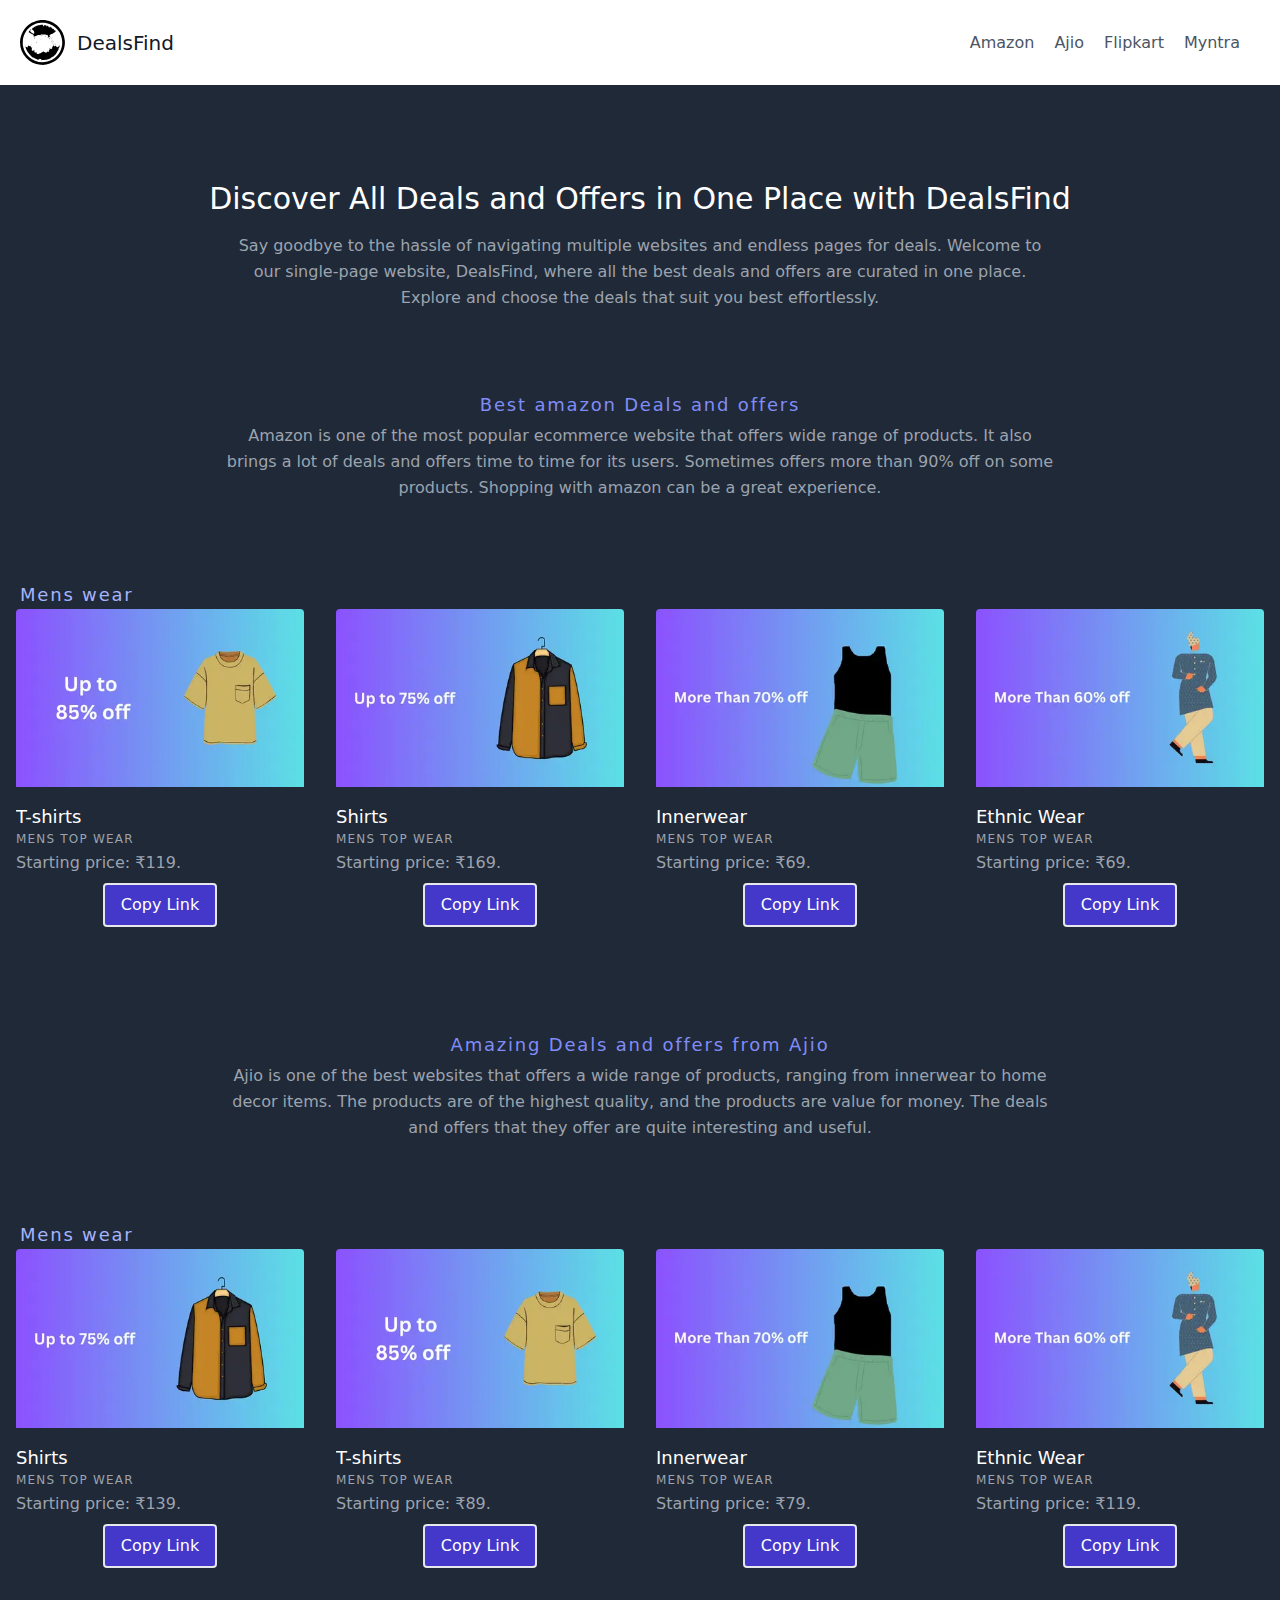
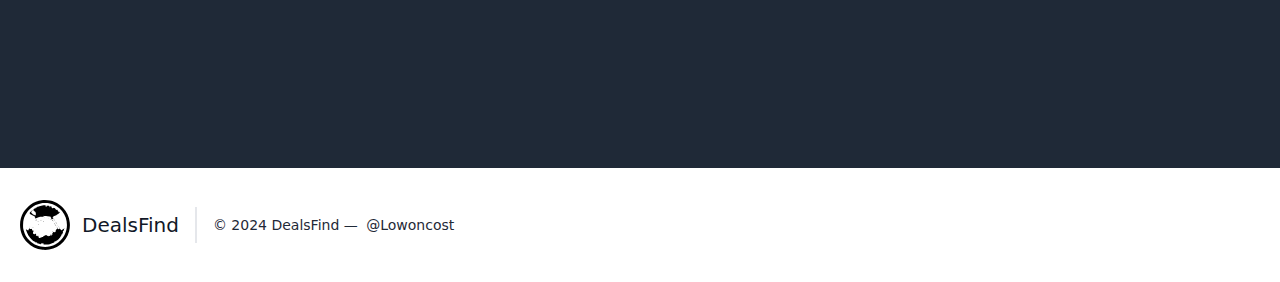
==== index.html @ 9bae61af "Update index.html" ====
<!DOCTYPE html>
<html lang="en">

<head>
  <meta charset="UTF-8">
  <meta name="viewport" content="width=device-width, initial-scale=1.0">
  <title>DealsFind: Your Ultimate Destination for Exclusive Deals and Offers</title>
  <meta name="description"
    content="Simplify your deal-hunting experience with DealsFind – the ultimate destination for all deals on a single, user-friendly page. No more navigating through countless websites. Your one-stop-shop for savings is just a click away!">
<!--   <script src="https://cdn.tailwindcss.com"></script> -->
  <link rel="stylesheet" href="css/top.css">
  <link rel="stylesheet" href="css/output.css">
  <link rel="shortcut icon" href="assets/icon.svg" type="image/x-icon">

</head>

<body>
  <header class="text-gray-600 body-font">
    <div class="container mx-auto flex flex-wrap p-5 flex-col md:flex-row items-center">
      <a href="/" class="flex title-font font-medium items-center text-gray-900 mb-4 md:mb-0">
        <img alt="Icon" width="45px" src="assets/icon.svg">
        <span class="ml-3 text-xl">DealsFind</span>
      </a>
      <nav class="md:ml-auto flex flex-wrap items-center text-base justify-center">
        <a href="#amazon" class="mr-5 hover:text-gray-900">Amazon</a>
        <a href="#ajio" class="mr-5 hover:text-gray-900">Ajio</a>
        <a href="" class="mr-5 hover:text-gray-900">Flipkart</a>
        <a href="" class="mr-5 hover:text-gray-900">Myntra</a>
      </nav>

    </div>
  </header>
  <!-- <section class="text-gray-600 body-font"> -->
  <section class="text-gray-400 bg-gray-800 body-font">
    <!-- .......amazon deals...................... -->
    <div class="container px-5 py-24 mx-auto ">
      <div class="flex flex-col text-center w-full mb-20">
        <h1 class="sm:text-3xl text-2xl font-medium title-font mb-4 text-white">Discover All Deals and Offers in One Place with DealsFind</h1>

        <p class="lg:w-2/3 mx-auto leading-relaxed text-base">Say goodbye to the hassle of navigating multiple websites and endless pages for deals. Welcome to our single-page website, DealsFind, where all the best deals and offers are curated in one place. Explore and choose the deals that suit you best effortlessly.</p>

      </div>

      <!-- .......amazon deals...................... -->
      <div id="amazon" class="flex flex-col text-center w-full mb-20">
        <h2 class="text-lg text-indigo-400 tracking-widest font-medium title-font mb-1">Best amazon Deals and offers
        </h2>
        <p class="lg:w-2/3 mx-auto leading-relaxed text-base">Amazon is one of the most popular ecommerce website that
          offers wide range of products. It also brings a lot of deals and offers time to time for its users. Sometimes
          offers more than 90% off on some products. Shopping with amazon can be a great experience.</p>
      </div>
      <h3 class="text-lg text-indigo-300 tracking-widest font-medium title-font mb-1">Mens wear</h3>
      <div class="flex flex-wrap -m-5 mb-20">

        <div class="lg:w-1/4 md:w-1/3 sm:w-1/2 p-4 w-full">
          <a id="ama-tshirt-link" class="block relative h-47 rounded overflow-hidden" href="https://amzn.clnk.in/ixJ7">
            <img alt="ecommerce" class="object-cover object-center w-full h-full block" src="assets/tshirt.webp">

            <div class="mt-4">
              <h4 class="text-white title-font text-lg font-medium">T-shirts</h4>
              <p class="text-gray-400 text-xs tracking-widest title-font mb-1">MENS TOP WEAR</p>
              <p class="mt-1">Starting price: ₹119.</p>

            </div>
          </a>
          <div class="flex justify-center">
            <button id="ama-tshirt" onclick="copy(this)"
              class="inline-flex text-white bg-indigo-700 border-2 py-2 px-4 my-2 focus:outline-none hover:bg-indigo-600 rounded text-md">Copy
              Link</button>
          </div>
        </div>

        <div class="lg:w-1/4 md:w-1/3 sm:w-1/2 p-4 w-full">
          <a id="ama-shirt-link" class="block relative h-47 rounded overflow-hidden" href="https://amzn.clnk.in/ixPU">
            <img alt="ecommerce" class="object-cover object-center w-full h-full block" src="assets/shirt.webp">

            <div class="mt-4">
              <h4 class="text-white title-font text-lg font-medium">Shirts</h4>
              <p class="text-gray-400 text-xs tracking-widest title-font mb-1">MENS TOP WEAR</p>
              <p class="mt-1">Starting price: ₹169.</p>
            </div>
          </a>
          <div class="flex justify-center">
            <button id="ama-shirt" onclick="copy(this)"
              class="inline-flex text-white bg-indigo-700 border-2 py-2 px-4 my-2 focus:outline-none hover:bg-indigo-600 rounded text-md">Copy
              Link</button>
          </div>
        </div>

        <div class="lg:w-1/4 md:w-1/3 sm:w-1/2 p-4 w-full">
          <a id="ama-inner-link" class="block relative h-47 rounded overflow-hidden" href="https://amzn.clnk.in/ixSs">
            <img alt="ecommerce" class="object-cover object-center w-full h-full block" src="assets/inner.webp">

            <div class="mt-4">
              <h4 class="text-white title-font text-lg font-medium">Innerwear</h4>
              <p class="text-gray-400 text-xs tracking-widest title-font mb-1">MENS TOP WEAR</p>
              <p class="mt-1">Starting price: ₹69.</p>
            </div>
          </a>
          <div class="flex justify-center">
            <button id="ama-inner" onclick="copy(this)"
              class="inline-flex text-white bg-indigo-700 border-2 py-2 px-4 my-2 focus:outline-none hover:bg-indigo-600 rounded text-md">Copy
              Link</button>
          </div>
        </div>

        <div class="lg:w-1/4 md:w-1/3 sm:w-1/2 p-4 w-full">
          <a id="ama-ethnic-link" class="block relative h-47 rounded overflow-hidden" href="https://amzn.clnk.in/ixSX">
            <img alt="ecommerce" class="object-cover object-center w-full h-full block" src="assets/ethnic.webp">

            <div class="mt-4">
              <h4 class="text-white title-font text-lg font-medium">Ethnic Wear</h4>
              <p class="text-gray-400 text-xs tracking-widest title-font mb-1">MENS TOP WEAR</p>
              <p class="mt-1">Starting price: ₹69.</p>
            </div>
          </a>
          <div class="flex justify-center">
            <button id="ama-ethnic" onclick="copy(this)"
              class="inline-flex text-white bg-indigo-700 border-2 py-2 px-4 my-2 focus:outline-none hover:bg-indigo-600 rounded text-md">Copy
              Link</button>
          </div>
        </div>
      </div>
      <!-- aji0 deals........................ -->

      <div id="ajio" class="flex flex-col text-center w-full mb-20">
        <h2 class="text-lg text-indigo-400 tracking-widest font-medium title-font mb-1 ">Amazing Deals and offers from Ajio
        </h2>
        <p class="lg:w-2/3 mx-auto leading-relaxed text-base">Ajio is one of the best websites that offers a wide range of products, ranging from innerwear to home decor items. The products are of the highest quality, and the products are value for money. The deals and offers that they offer are quite interesting and useful.</p>
      </div>
      <h3 class="text-lg text-indigo-300 tracking-widest font-medium title-font mb-1">Mens wear</h3>
      <div class="flex flex-wrap -m-5 mb-20">


        <div class="lg:w-1/4 md:w-1/3 sm:w-1/2 p-4 w-full">
          <a id="ajio-shirt-link" class="block relative h-47 rounded overflow-hidden" href="https://clnk.in/t44x">
            <img alt="ecommerce" loading="lazy" class="object-cover object-center w-full h-full block" src="assets/shirt.webp">

            <div class="mt-4">
              <h4 class="text-white title-font text-lg font-medium">Shirts</h4>
              <p class="text-gray-400 text-xs tracking-widest title-font mb-1">MENS TOP WEAR</p>
              <p class="mt-1">Starting price: ₹139.</p>
            </div>
          </a>
          <div class="flex justify-center">
            <button id="ajio-shirt" onclick="copy(this)"
              class="inline-flex text-white bg-indigo-700 border-2 py-2 px-4 my-2 focus:outline-none hover:bg-indigo-600 rounded text-md">Copy
              Link</button>
          </div>
        </div>
 
        <div class="lg:w-1/4 md:w-1/3 sm:w-1/2 p-4 w-full">
          <a id="ajio-tshirt-link" class="block relative h-47 rounded overflow-hidden" href="https://clnk.in/t43E">
            <img alt="ecommerce" loading="lazy" class="object-cover object-center w-full h-full block" src="assets/tshirt.webp">

            <div class="mt-4">
              <h4 class="text-white title-font text-lg font-medium">T-shirts</h4>
              <p class="text-gray-400 text-xs tracking-widest title-font mb-1">MENS TOP WEAR</p>
              <p class="mt-1">Starting price: ₹89.</p>

            </div>
          </a>
          <div class="flex justify-center">
            <button id="ajio-tshirt" onclick="copy(this)"
              class="inline-flex text-white bg-indigo-700 border-2 py-2 px-4 my-2 focus:outline-none hover:bg-indigo-600 rounded text-md">Copy
              Link</button>
          </div>
        </div>

        <div class="lg:w-1/4 md:w-1/3 sm:w-1/2 p-4 w-full">
          <a id="ajio-inner-link" class="block relative h-47 rounded overflow-hidden" href="https://clnk.in/t44x">
            <img alt="ecommerce" loading="lazy" class="object-cover object-center w-full h-full block" src="assets/inner.webp">

            <div class="mt-4">
              <h4 class="text-white title-font text-lg font-medium">Innerwear</h4>
              <p class="text-gray-400 text-xs tracking-widest title-font mb-1">MENS TOP WEAR</p>
              <p class="mt-1">Starting price: ₹79.</p>
            </div>
          </a>
          <div class="flex justify-center">
            <button id="ajio-inner" onclick="copy(this)"
              class="inline-flex text-white bg-indigo-700 border-2 py-2 px-4 my-2 focus:outline-none hover:bg-indigo-600 rounded text-md">Copy
              Link</button>
          </div>
        </div>

        <div class="lg:w-1/4 md:w-1/3 sm:w-1/2 p-4 w-full">
          <a id="ajio-ethnic-link" loading="lazy" class="block relative h-47 rounded overflow-hidden" href="https://clnk.in/t44J">
            <img alt="ecommerce" class="object-cover object-center w-full h-full block" src="assets/ethnic.webp">

            <div class="mt-4">
              <h4 class="text-white title-font text-lg font-medium">Ethnic Wear</h4>
              <p class="text-gray-400 text-xs tracking-widest title-font mb-1">MENS TOP WEAR</p>
              <p class="mt-1">Starting price: ₹119.</p>
            </div>
          </a>
          <div class="flex justify-center">
            <button id="ajio-ethnic" onclick="copy(this)"
              class="inline-flex text-white bg-indigo-700 border-2 py-2 px-4 my-2 focus:outline-none hover:bg-indigo-600 rounded text-md">Copy
              Link</button>
          </div>
        </div>
      </div>



    </div>

  </section>

  <footer class="text-gray-600 body-font">
    <div class="container px-5 py-8 mx-auto flex items-center sm:flex-row flex-col">
      <a href="/" class="flex title-font font-medium items-center md:justify-start justify-center text-gray-900">
        <img src="assets/icon.svg" width="50px" height="50px" alt="site icon">
        <span class="ml-3 text-xl">DealsFind</span>
      </a>
      <p class="text-sm text-gray-800 sm:ml-4 sm:pl-4 sm:border-l-2 sm:border-gray-200 sm:py-2 sm:mt-0 mt-4">© 2024
        DealsFind —
        <a href="https://facebook.com/lowoncost" class="text-gray-800 ml-1" rel="noopener noreferrer"
          target="_blank">@Lowoncost</a>
      </p>
      <span class="inline-flex sm:ml-auto sm:mt-0 mt-4 justify-center sm:justify-start">
        <!-- <a class="text-gray-500" href="https://facebook.com/lowoncost">
          <svg fill="currentColor" stroke-linecap="round" stroke-linejoin="round" stroke-width="2" class="w-5 h-5" viewBox="0 0 24 24">
            <path d="M18 2h-3a5 5 0 00-5 5v3H7v4h3v8h4v-8h3l1-4h-4V7a1 1 0 011-1h3z"></path>
          </svg>
        </a> -->
        <!-- <a class="ml-3 text-gray-500">
          <svg fill="currentColor" stroke-linecap="round" stroke-linejoin="round" stroke-width="2" class="w-5 h-5" viewBox="0 0 24 24">
            <path d="M23 3a10.9 10.9 0 01-3.14 1.53 4.48 4.48 0 00-7.86 3v1A10.66 10.66 0 013 4s-4 9 5 13a11.64 11.64 0 01-7 2c9 5 20 0 20-11.5a4.5 4.5 0 00-.08-.83A7.72 7.72 0 0023 3z"></path>
          </svg>
        </a> -->
        <!-- <a class="ml-3 text-gray-500">
          <svg fill="none" stroke="currentColor" stroke-linecap="round" stroke-linejoin="round" stroke-width="2" class="w-5 h-5" viewBox="0 0 24 24">
            <rect width="20" height="20" x="2" y="2" rx="5" ry="5"></rect>
            <path d="M16 11.37A4 4 0 1112.63 8 4 4 0 0116 11.37zm1.5-4.87h.01"></path>
          </svg>
        </a> -->

      </span>
    </div>
  </footer>
  <button onclick="topFunction()" id="myBtn" title="Go to top">Top</button>
</body>
<script>
  // Get the button:
  let mybutton = document.getElementById("myBtn");

  // When the user scrolls down 20px from the top of the document, show the button
  window.onscroll = function () { scrollFunction() };

  function scrollFunction() {
    if (document.body.scrollTop > 20 || document.documentElement.scrollTop > 20) {
      mybutton.style.display = "block";
    } else {
      mybutton.style.display = "none";
    }
  }

  // When the user clicks on the button, scroll to the top of the document
  function topFunction() {
    document.body.scrollTop = 0; // For Safari
    document.documentElement.scrollTop = 0; // For Chrome, Firefox, IE and Opera
  }

  function copy(button) {
    // Get the text field
    let id = button.id
    let butelement = document.getElementById(id);
    let atag = document.getElementById(`${id}-link`);
    let copyText = atag.href
    console.log(copyText)
    // Select the text field
    //copyText.select();
    //copyText.setSelectionRange(0, 99999); // For mobile devices

    // Copy the text inside the text field
    navigator.clipboard.writeText(copyText);

    // Alert the copied text
    button.style.backgroundColor = "white";
    button.style.color = "black";
    butelement.innerText = "Copied";
  }
</script>

</html>
---- css/top.css ----
#myBtn {
    display: none; /* Hidden by default */
    position: fixed; /* Fixed/sticky position */
    bottom: 20px; /* Place the button at the bottom of the page */
    right: 30px; /* Place the button 30px from the right */
    z-index: 99; /* Make sure it does not overlap */
    border: none; /* Remove borders */
    outline: none; /* Remove outline */
    background-color: red; /* Set a background color */
    color: white; /* Text color */
    cursor: pointer; /* Add a mouse pointer on hover */
    padding: 15px; /* Some padding */
    border-radius: 10px; /* Rounded corners */
    font-size: 18px; /* Increase font size */
  }
  
  #myBtn:hover {
    background-color: #555; /* Add a dark-grey background on hover */
  }
---- css/output.css ----
/*
! tailwindcss v3.4.1 | MIT License | https://tailwindcss.com
*/

/*
1. Prevent padding and border from affecting element width. (https://github.com/mozdevs/cssremedy/issues/4)
2. Allow adding a border to an element by just adding a border-width. (https://github.com/tailwindcss/tailwindcss/pull/116)
*/

*,
::before,
::after {
  box-sizing: border-box;
  /* 1 */
  border-width: 0;
  /* 2 */
  border-style: solid;
  /* 2 */
  border-color: #e5e7eb;
  /* 2 */
}

::before,
::after {
  --tw-content: '';
}

/*
1. Use a consistent sensible line-height in all browsers.
2. Prevent adjustments of font size after orientation changes in iOS.
3. Use a more readable tab size.
4. Use the user's configured `sans` font-family by default.
5. Use the user's configured `sans` font-feature-settings by default.
6. Use the user's configured `sans` font-variation-settings by default.
7. Disable tap highlights on iOS
*/

html,
:host {
  line-height: 1.5;
  /* 1 */
  -webkit-text-size-adjust: 100%;
  /* 2 */
  -moz-tab-size: 4;
  /* 3 */
  -o-tab-size: 4;
     tab-size: 4;
  /* 3 */
  font-family: ui-sans-serif, system-ui, sans-serif, "Apple Color Emoji", "Segoe UI Emoji", "Segoe UI Symbol", "Noto Color Emoji";
  /* 4 */
  font-feature-settings: normal;
  /* 5 */
  font-variation-settings: normal;
  /* 6 */
  -webkit-tap-highlight-color: transparent;
  /* 7 */
}

/*
1. Remove the margin in all browsers.
2. Inherit line-height from `html` so users can set them as a class directly on the `html` element.
*/

body {
  margin: 0;
  /* 1 */
  line-height: inherit;
  /* 2 */
}

/*
1. Add the correct height in Firefox.
2. Correct the inheritance of border color in Firefox. (https://bugzilla.mozilla.org/show_bug.cgi?id=190655)
3. Ensure horizontal rules are visible by default.
*/

hr {
  height: 0;
  /* 1 */
  color: inherit;
  /* 2 */
  border-top-width: 1px;
  /* 3 */
}

/*
Add the correct text decoration in Chrome, Edge, and Safari.
*/

abbr:where([title]) {
  -webkit-text-decoration: underline dotted;
          text-decoration: underline dotted;
}

/*
Remove the default font size and weight for headings.
*/

h1,
h2,
h3,
h4,
h5,
h6 {
  font-size: inherit;
  font-weight: inherit;
}

/*
Reset links to optimize for opt-in styling instead of opt-out.
*/

a {
  color: inherit;
  text-decoration: inherit;
}

/*
Add the correct font weight in Edge and Safari.
*/

b,
strong {
  font-weight: bolder;
}

/*
1. Use the user's configured `mono` font-family by default.
2. Use the user's configured `mono` font-feature-settings by default.
3. Use the user's configured `mono` font-variation-settings by default.
4. Correct the odd `em` font sizing in all browsers.
*/

code,
kbd,
samp,
pre {
  font-family: ui-monospace, SFMono-Regular, Menlo, Monaco, Consolas, "Liberation Mono", "Courier New", monospace;
  /* 1 */
  font-feature-settings: normal;
  /* 2 */
  font-variation-settings: normal;
  /* 3 */
  font-size: 1em;
  /* 4 */
}

/*
Add the correct font size in all browsers.
*/

small {
  font-size: 80%;
}

/*
Prevent `sub` and `sup` elements from affecting the line height in all browsers.
*/

sub,
sup {
  font-size: 75%;
  line-height: 0;
  position: relative;
  vertical-align: baseline;
}

sub {
  bottom: -0.25em;
}

sup {
  top: -0.5em;
}

/*
1. Remove text indentation from table contents in Chrome and Safari. (https://bugs.chromium.org/p/chromium/issues/detail?id=999088, https://bugs.webkit.org/show_bug.cgi?id=201297)
2. Correct table border color inheritance in all Chrome and Safari. (https://bugs.chromium.org/p/chromium/issues/detail?id=935729, https://bugs.webkit.org/show_bug.cgi?id=195016)
3. Remove gaps between table borders by default.
*/

table {
  text-indent: 0;
  /* 1 */
  border-color: inherit;
  /* 2 */
  border-collapse: collapse;
  /* 3 */
}

/*
1. Change the font styles in all browsers.
2. Remove the margin in Firefox and Safari.
3. Remove default padding in all browsers.
*/

button,
input,
optgroup,
select,
textarea {
  font-family: inherit;
  /* 1 */
  font-feature-settings: inherit;
  /* 1 */
  font-variation-settings: inherit;
  /* 1 */
  font-size: 100%;
  /* 1 */
  font-weight: inherit;
  /* 1 */
  line-height: inherit;
  /* 1 */
  color: inherit;
  /* 1 */
  margin: 0;
  /* 2 */
  padding: 0;
  /* 3 */
}

/*
Remove the inheritance of text transform in Edge and Firefox.
*/

button,
select {
  text-transform: none;
}

/*
1. Correct the inability to style clickable types in iOS and Safari.
2. Remove default button styles.
*/

button,
[type='button'],
[type='reset'],
[type='submit'] {
  -webkit-appearance: button;
  /* 1 */
  background-color: transparent;
  /* 2 */
  background-image: none;
  /* 2 */
}

/*
Use the modern Firefox focus style for all focusable elements.
*/

:-moz-focusring {
  outline: auto;
}

/*
Remove the additional `:invalid` styles in Firefox. (https://github.com/mozilla/gecko-dev/blob/2f9eacd9d3d995c937b4251a5557d95d494c9be1/layout/style/res/forms.css#L728-L737)
*/

:-moz-ui-invalid {
  box-shadow: none;
}

/*
Add the correct vertical alignment in Chrome and Firefox.
*/

progress {
  vertical-align: baseline;
}

/*
Correct the cursor style of increment and decrement buttons in Safari.
*/

::-webkit-inner-spin-button,
::-webkit-outer-spin-button {
  height: auto;
}

/*
1. Correct the odd appearance in Chrome and Safari.
2. Correct the outline style in Safari.
*/

[type='search'] {
  -webkit-appearance: textfield;
  /* 1 */
  outline-offset: -2px;
  /* 2 */
}

/*
Remove the inner padding in Chrome and Safari on macOS.
*/

::-webkit-search-decoration {
  -webkit-appearance: none;
}

/*
1. Correct the inability to style clickable types in iOS and Safari.
2. Change font properties to `inherit` in Safari.
*/

::-webkit-file-upload-button {
  -webkit-appearance: button;
  /* 1 */
  font: inherit;
  /* 2 */
}

/*
Add the correct display in Chrome and Safari.
*/

summary {
  display: list-item;
}

/*
Removes the default spacing and border for appropriate elements.
*/

blockquote,
dl,
dd,
h1,
h2,
h3,
h4,
h5,
h6,
hr,
figure,
p,
pre {
  margin: 0;
}

fieldset {
  margin: 0;
  padding: 0;
}

legend {
  padding: 0;
}

ol,
ul,
menu {
  list-style: none;
  margin: 0;
  padding: 0;
}

/*
Reset default styling for dialogs.
*/

dialog {
  padding: 0;
}

/*
Prevent resizing textareas horizontally by default.
*/

textarea {
  resize: vertical;
}

/*
1. Reset the default placeholder opacity in Firefox. (https://github.com/tailwindlabs/tailwindcss/issues/3300)
2. Set the default placeholder color to the user's configured gray 400 color.
*/

input::-moz-placeholder, textarea::-moz-placeholder {
  opacity: 1;
  /* 1 */
  color: #9ca3af;
  /* 2 */
}

input::placeholder,
textarea::placeholder {
  opacity: 1;
  /* 1 */
  color: #9ca3af;
  /* 2 */
}

/*
Set the default cursor for buttons.
*/

button,
[role="button"] {
  cursor: pointer;
}

/*
Make sure disabled buttons don't get the pointer cursor.
*/

:disabled {
  cursor: default;
}

/*
1. Make replaced elements `display: block` by default. (https://github.com/mozdevs/cssremedy/issues/14)
2. Add `vertical-align: middle` to align replaced elements more sensibly by default. (https://github.com/jensimmons/cssremedy/issues/14#issuecomment-634934210)
   This can trigger a poorly considered lint error in some tools but is included by design.
*/

img,
svg,
video,
canvas,
audio,
iframe,
embed,
object {
  display: block;
  /* 1 */
  vertical-align: middle;
  /* 2 */
}

/*
Constrain images and videos to the parent width and preserve their intrinsic aspect ratio. (https://github.com/mozdevs/cssremedy/issues/14)
*/

img,
video {
  max-width: 100%;
  height: auto;
}

/* Make elements with the HTML hidden attribute stay hidden by default */

[hidden] {
  display: none;
}

*, ::before, ::after {
  --tw-border-spacing-x: 0;
  --tw-border-spacing-y: 0;
  --tw-translate-x: 0;
  --tw-translate-y: 0;
  --tw-rotate: 0;
  --tw-skew-x: 0;
  --tw-skew-y: 0;
  --tw-scale-x: 1;
  --tw-scale-y: 1;
  --tw-pan-x:  ;
  --tw-pan-y:  ;
  --tw-pinch-zoom:  ;
  --tw-scroll-snap-strictness: proximity;
  --tw-gradient-from-position:  ;
  --tw-gradient-via-position:  ;
  --tw-gradient-to-position:  ;
  --tw-ordinal:  ;
  --tw-slashed-zero:  ;
  --tw-numeric-figure:  ;
  --tw-numeric-spacing:  ;
  --tw-numeric-fraction:  ;
  --tw-ring-inset:  ;
  --tw-ring-offset-width: 0px;
  --tw-ring-offset-color: #fff;
  --tw-ring-color: rgb(59 130 246 / 0.5);
  --tw-ring-offset-shadow: 0 0 #0000;
  --tw-ring-shadow: 0 0 #0000;
  --tw-shadow: 0 0 #0000;
  --tw-shadow-colored: 0 0 #0000;
  --tw-blur:  ;
  --tw-brightness:  ;
  --tw-contrast:  ;
  --tw-grayscale:  ;
  --tw-hue-rotate:  ;
  --tw-invert:  ;
  --tw-saturate:  ;
  --tw-sepia:  ;
  --tw-drop-shadow:  ;
  --tw-backdrop-blur:  ;
  --tw-backdrop-brightness:  ;
  --tw-backdrop-contrast:  ;
  --tw-backdrop-grayscale:  ;
  --tw-backdrop-hue-rotate:  ;
  --tw-backdrop-invert:  ;
  --tw-backdrop-opacity:  ;
  --tw-backdrop-saturate:  ;
  --tw-backdrop-sepia:  ;
}

::backdrop {
  --tw-border-spacing-x: 0;
  --tw-border-spacing-y: 0;
  --tw-translate-x: 0;
  --tw-translate-y: 0;
  --tw-rotate: 0;
  --tw-skew-x: 0;
  --tw-skew-y: 0;
  --tw-scale-x: 1;
  --tw-scale-y: 1;
  --tw-pan-x:  ;
  --tw-pan-y:  ;
  --tw-pinch-zoom:  ;
  --tw-scroll-snap-strictness: proximity;
  --tw-gradient-from-position:  ;
  --tw-gradient-via-position:  ;
  --tw-gradient-to-position:  ;
  --tw-ordinal:  ;
  --tw-slashed-zero:  ;
  --tw-numeric-figure:  ;
  --tw-numeric-spacing:  ;
  --tw-numeric-fraction:  ;
  --tw-ring-inset:  ;
  --tw-ring-offset-width: 0px;
  --tw-ring-offset-color: #fff;
  --tw-ring-color: rgb(59 130 246 / 0.5);
  --tw-ring-offset-shadow: 0 0 #0000;
  --tw-ring-shadow: 0 0 #0000;
  --tw-shadow: 0 0 #0000;
  --tw-shadow-colored: 0 0 #0000;
  --tw-blur:  ;
  --tw-brightness:  ;
  --tw-contrast:  ;
  --tw-grayscale:  ;
  --tw-hue-rotate:  ;
  --tw-invert:  ;
  --tw-saturate:  ;
  --tw-sepia:  ;
  --tw-drop-shadow:  ;
  --tw-backdrop-blur:  ;
  --tw-backdrop-brightness:  ;
  --tw-backdrop-contrast:  ;
  --tw-backdrop-grayscale:  ;
  --tw-backdrop-hue-rotate:  ;
  --tw-backdrop-invert:  ;
  --tw-backdrop-opacity:  ;
  --tw-backdrop-saturate:  ;
  --tw-backdrop-sepia:  ;
}

.container {
  width: 100%;
}

@media (min-width: 640px) {
  .container {
    max-width: 640px;
  }
}

@media (min-width: 768px) {
  .container {
    max-width: 768px;
  }
}

@media (min-width: 1024px) {
  .container {
    max-width: 1024px;
  }
}

@media (min-width: 1280px) {
  .container {
    max-width: 1280px;
  }
}

@media (min-width: 1536px) {
  .container {
    max-width: 1536px;
  }
}

.relative {
  position: relative;
}

.-m-5 {
  margin: -1.25rem;
}

.mx-auto {
  margin-left: auto;
  margin-right: auto;
}

.my-2 {
  margin-top: 0.5rem;
  margin-bottom: 0.5rem;
}

.mb-1 {
  margin-bottom: 0.25rem;
}

.mb-20 {
  margin-bottom: 5rem;
}

.mb-4 {
  margin-bottom: 1rem;
}

.ml-1 {
  margin-left: 0.25rem;
}

.ml-3 {
  margin-left: 0.75rem;
}

.mr-5 {
  margin-right: 1.25rem;
}

.mt-1 {
  margin-top: 0.25rem;
}

.mt-4 {
  margin-top: 1rem;
}

.block {
  display: block;
}

.flex {
  display: flex;
}

.inline-flex {
  display: inline-flex;
}

.h-5 {
  height: 1.25rem;
}

.h-full {
  height: 100%;
}

.w-5 {
  width: 1.25rem;
}

.w-full {
  width: 100%;
}

.flex-col {
  flex-direction: column;
}

.flex-wrap {
  flex-wrap: wrap;
}

.items-center {
  align-items: center;
}

.justify-center {
  justify-content: center;
}

.overflow-hidden {
  overflow: hidden;
}

.rounded {
  border-radius: 0.25rem;
}

.border-2 {
  border-width: 2px;
}

.bg-gray-800 {
  --tw-bg-opacity: 1;
  background-color: rgb(31 41 55 / var(--tw-bg-opacity));
}

.bg-indigo-700 {
  --tw-bg-opacity: 1;
  background-color: rgb(67 56 202 / var(--tw-bg-opacity));
}

.object-cover {
  -o-object-fit: cover;
     object-fit: cover;
}

.object-center {
  -o-object-position: center;
     object-position: center;
}

.p-4 {
  padding: 1rem;
}

.p-5 {
  padding: 1.25rem;
}

.px-4 {
  padding-left: 1rem;
  padding-right: 1rem;
}

.px-5 {
  padding-left: 1.25rem;
  padding-right: 1.25rem;
}

.py-2 {
  padding-top: 0.5rem;
  padding-bottom: 0.5rem;
}

.py-24 {
  padding-top: 6rem;
  padding-bottom: 6rem;
}

.py-8 {
  padding-top: 2rem;
  padding-bottom: 2rem;
}

.text-center {
  text-align: center;
}

.text-2xl {
  font-size: 1.5rem;
  line-height: 2rem;
}

.text-base {
  font-size: 1rem;
  line-height: 1.5rem;
}

.text-lg {
  font-size: 1.125rem;
  line-height: 1.75rem;
}

.text-sm {
  font-size: 0.875rem;
  line-height: 1.25rem;
}

.text-xl {
  font-size: 1.25rem;
  line-height: 1.75rem;
}

.text-xs {
  font-size: 0.75rem;
  line-height: 1rem;
}

.font-medium {
  font-weight: 500;
}

.leading-relaxed {
  line-height: 1.625;
}

.tracking-widest {
  letter-spacing: 0.1em;
}

.text-gray-400 {
  --tw-text-opacity: 1;
  color: rgb(156 163 175 / var(--tw-text-opacity));
}

.text-gray-500 {
  --tw-text-opacity: 1;
  color: rgb(107 114 128 / var(--tw-text-opacity));
}

.text-gray-600 {
  --tw-text-opacity: 1;
  color: rgb(75 85 99 / var(--tw-text-opacity));
}

.text-gray-800 {
  --tw-text-opacity: 1;
  color: rgb(31 41 55 / var(--tw-text-opacity));
}

.text-gray-900 {
  --tw-text-opacity: 1;
  color: rgb(17 24 39 / var(--tw-text-opacity));
}

.text-indigo-300 {
  --tw-text-opacity: 1;
  color: rgb(165 180 252 / var(--tw-text-opacity));
}

.text-indigo-400 {
  --tw-text-opacity: 1;
  color: rgb(129 140 248 / var(--tw-text-opacity));
}

.text-white {
  --tw-text-opacity: 1;
  color: rgb(255 255 255 / var(--tw-text-opacity));
}

.hover\:bg-indigo-600:hover {
  --tw-bg-opacity: 1;
  background-color: rgb(79 70 229 / var(--tw-bg-opacity));
}

.hover\:text-gray-900:hover {
  --tw-text-opacity: 1;
  color: rgb(17 24 39 / var(--tw-text-opacity));
}

.focus\:outline-none:focus {
  outline: 2px solid transparent;
  outline-offset: 2px;
}

@media (min-width: 640px) {
  .sm\:ml-4 {
    margin-left: 1rem;
  }

  .sm\:ml-auto {
    margin-left: auto;
  }

  .sm\:mt-0 {
    margin-top: 0px;
  }

  .sm\:w-1\/2 {
    width: 50%;
  }

  .sm\:flex-row {
    flex-direction: row;
  }

  .sm\:justify-start {
    justify-content: flex-start;
  }

  .sm\:border-l-2 {
    border-left-width: 2px;
  }

  .sm\:border-gray-200 {
    --tw-border-opacity: 1;
    border-color: rgb(229 231 235 / var(--tw-border-opacity));
  }

  .sm\:py-2 {
    padding-top: 0.5rem;
    padding-bottom: 0.5rem;
  }

  .sm\:pl-4 {
    padding-left: 1rem;
  }

  .sm\:text-3xl {
    font-size: 1.875rem;
    line-height: 2.25rem;
  }
}

@media (min-width: 768px) {
  .md\:mb-0 {
    margin-bottom: 0px;
  }

  .md\:ml-auto {
    margin-left: auto;
  }

  .md\:w-1\/3 {
    width: 33.333333%;
  }

  .md\:flex-row {
    flex-direction: row;
  }

  .md\:justify-start {
    justify-content: flex-start;
  }
}

@media (min-width: 1024px) {
  .lg\:w-1\/4 {
    width: 25%;
  }

  .lg\:w-2\/3 {
    width: 66.666667%;
  }
}
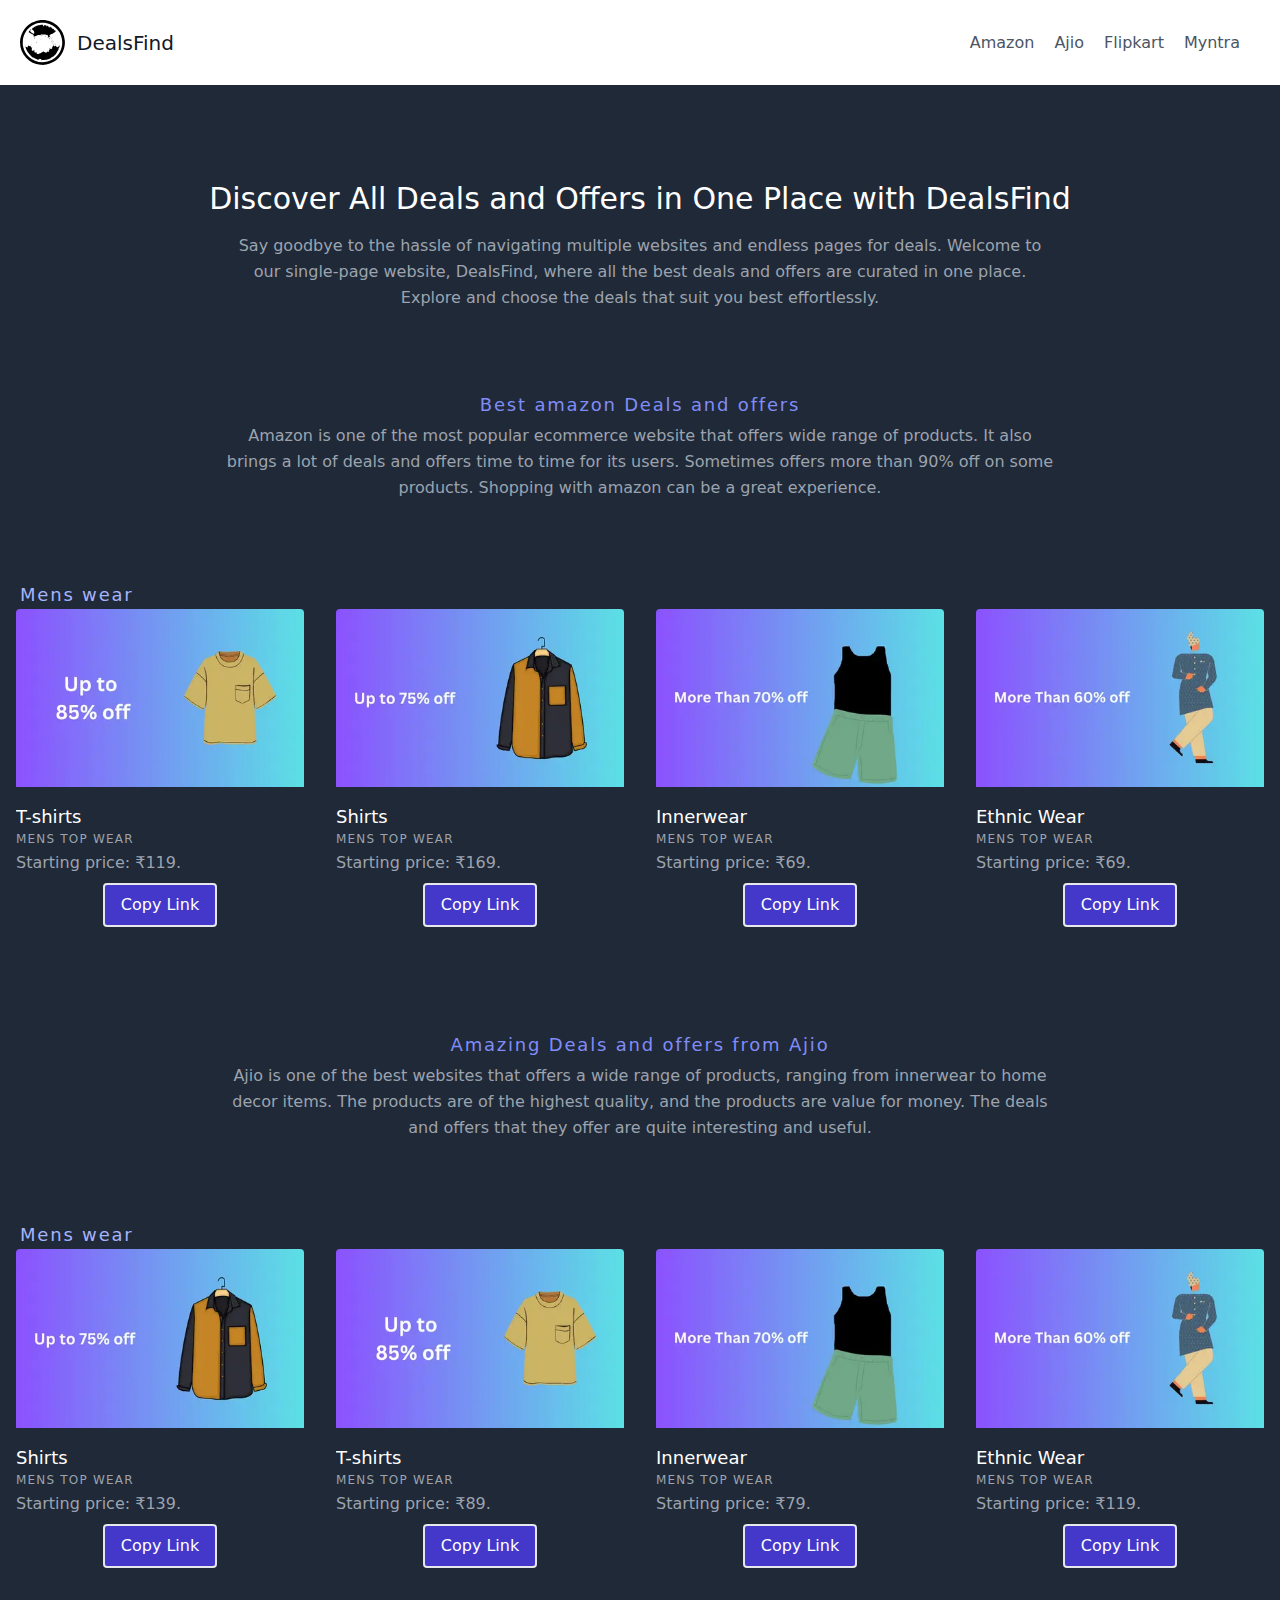
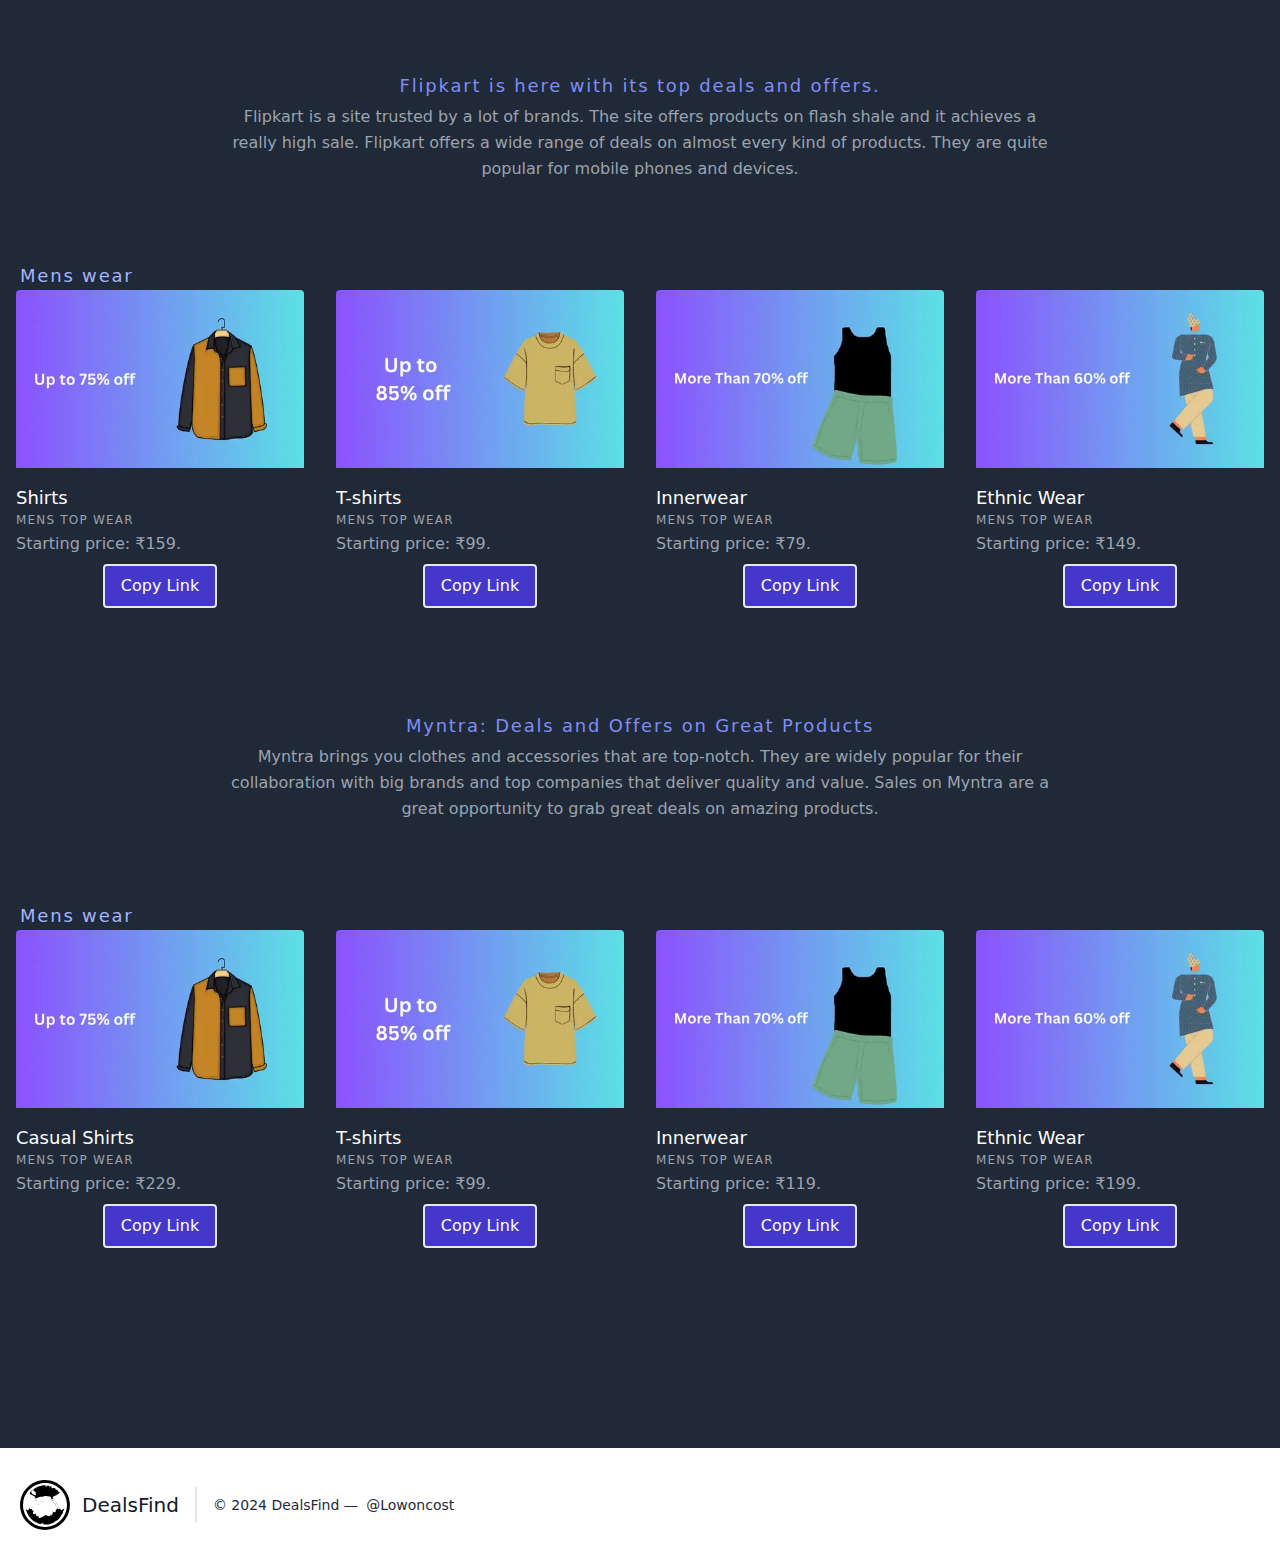
==== commit 03645c8b: "Update index.html" ====
--- a/index.html
+++ b/index.html
@@ -203,7 +203,185 @@
       </div>
 
 
-
+      <!-- flipkart deals -->
+
+      <div id="flipkart" class="flex flex-col text-center w-full mb-20">
+        <h2 class="text-lg text-indigo-400 tracking-widest font-medium title-font mb-1 ">Flipkart is here with its top
+          deals and offers.
+        </h2>
+        <p class="lg:w-2/3 mx-auto leading-relaxed text-base">Flipkart is a site trusted by a lot of brands. The site
+          offers products on flash shale and it achieves a really high sale. Flipkart offers a wide range of deals on
+          almost every kind of products. They are quite popular for mobile phones and devices.</p>
+      </div>
+      <h3 class="text-lg text-indigo-300 tracking-widest font-medium title-font mb-1">Mens wear</h3>
+      <div class="flex flex-wrap -m-5 mb-20">
+
+        <div class="lg:w-1/4 md:w-1/3 sm:w-1/2 p-4 w-full">
+          <a id="flip-shirt-link" class="block relative h-47 rounded overflow-hidden" href="https://clnk.in/t5C3">
+            <img alt="ecommerce" loading="lazy" class="object-cover object-center w-full h-full block"
+              src="assets/shirt.webp">
+
+            <div class="mt-4">
+              <h4 class="text-white title-font text-lg font-medium">Shirts</h4>
+              <p class="text-gray-400 text-xs tracking-widest title-font mb-1">MENS TOP WEAR</p>
+              <p class="mt-1">Starting price: ₹159.</p>
+            </div>
+          </a>
+          <div class="flex justify-center">
+            <button id="flip-shirt" onclick="copy(this)"
+              class="inline-flex text-white bg-indigo-700 border-2 py-2 px-4 my-2 focus:outline-none hover:bg-indigo-600 rounded text-md">Copy
+              Link</button>
+          </div>
+        </div>
+
+        <div class="lg:w-1/4 md:w-1/3 sm:w-1/2 p-4 w-full">
+          <a id="flip-tshirt-link" class="block relative h-47 rounded overflow-hidden" href="https://clnk.in/t5C4">
+            <img alt="ecommerce" loading="lazy" class="object-cover object-center w-full h-full block"
+              src="assets/tshirt.webp">
+
+            <div class="mt-4">
+              <h4 class="text-white title-font text-lg font-medium">T-shirts</h4>
+              <p class="text-gray-400 text-xs tracking-widest title-font mb-1">MENS TOP WEAR</p>
+              <p class="mt-1">Starting price: ₹99.</p>
+            </div>
+          </a>
+          <div class="flex justify-center">
+            <button id="flip-tshirt" onclick="copy(this)"
+              class="inline-flex text-white bg-indigo-700 border-2 py-2 px-4 my-2 focus:outline-none hover:bg-indigo-600 rounded text-md">Copy
+              Link</button>
+          </div>
+        </div>
+
+        <div class="lg:w-1/4 md:w-1/3 sm:w-1/2 p-4 w-full">
+          <a id="flip-inner-link" class="block relative h-47 rounded overflow-hidden" href="https://clnk.in/t5C8">
+            <img alt="ecommerce" loading="lazy" class="object-cover object-center w-full h-full block"
+              src="assets/inner.webp">
+
+            <div class="mt-4">
+              <h4 class="text-white title-font text-lg font-medium">Innerwear</h4>
+              <p class="text-gray-400 text-xs tracking-widest title-font mb-1">MENS TOP WEAR</p>
+              <p class="mt-1">Starting price: ₹79.</p>
+            </div>
+          </a>
+          <div class="flex justify-center">
+            <button id="flip-inner" onclick="copy(this)"
+              class="inline-flex text-white bg-indigo-700 border-2 py-2 px-4 my-2 focus:outline-none hover:bg-indigo-600 rounded text-md">Copy
+              Link</button>
+          </div>
+        </div>
+
+        <div class="lg:w-1/4 md:w-1/3 sm:w-1/2 p-4 w-full">
+          <a id="flip-ethnic-link" loading="lazy" class="block relative h-47 rounded overflow-hidden"
+            href="https://clnk.in/t5Db">
+            <img alt="ecommerce" class="object-cover object-center w-full h-full block" src="assets/ethnic.webp">
+
+            <div class="mt-4">
+              <h4 class="text-white title-font text-lg font-medium">Ethnic Wear</h4>
+              <p class="text-gray-400 text-xs tracking-widest title-font mb-1">MENS TOP WEAR</p>
+              <p class="mt-1">Starting price: ₹149.</p>
+            </div>
+          </a>
+          <div class="flex justify-center">
+            <button id="flip-ethnic" onclick="copy(this)"
+              class="inline-flex text-white bg-indigo-700 border-2 py-2 px-4 my-2 focus:outline-none hover:bg-indigo-600 rounded text-md">Copy
+              Link</button>
+          </div>
+        </div>
+
+      </div>
+
+
+
+      <!-- Myntra deals -->
+
+      <div id="myntra" class="flex flex-col text-center w-full mb-20">
+        <h2 class="text-lg text-indigo-400 tracking-widest font-medium title-font mb-1 ">Myntra: Deals and Offers on
+          Great Products
+        </h2>
+        <p class="lg:w-2/3 mx-auto leading-relaxed text-base">Myntra brings you clothes and accessories that are top-notch. They are widely popular for their collaboration with big brands and top companies that deliver quality and value. Sales on Myntra are a great opportunity to grab great deals on amazing products.</p>
+      </div>
+      <h3 class="text-lg text-indigo-300 tracking-widest font-medium title-font mb-1">Mens wear</h3>
+      <div class="flex flex-wrap -m-5 mb-20">
+
+        <div class="lg:w-1/4 md:w-1/3 sm:w-1/2 p-4 w-full">
+          <a id="mynt-shirt-link" class="block relative h-47 rounded overflow-hidden" href="https://clnk.in/t5Ed">
+            <img alt="Casual Shirts" loading="lazy" class="object-cover object-center w-full h-full block"
+              src="assets/shirt.webp">
+
+            <div class="mt-4">
+              <h4 class="text-white title-font text-lg font-medium">Casual Shirts</h4>
+              <p class="text-gray-400 text-xs tracking-widest title-font mb-1">MENS TOP WEAR</p>
+              <p class="mt-1">Starting price: ₹229.</p>
+            </div>
+          </a>
+          <div class="flex justify-center">
+            <button id="mynt-shirt" onclick="copy(this)"
+              class="inline-flex text-white bg-indigo-700 border-2 py-2 px-4 my-2 focus:outline-none hover:bg-indigo-600 rounded text-md">Copy
+              Link</button>
+          </div>
+        </div>
+
+        <div class="lg:w-1/4 md:w-1/3 sm:w-1/2 p-4 w-full">
+          <a id="mynt-tshirt-link" class="block relative h-47 rounded overflow-hidden" href="https://clnk.in/t5D4">
+            <img alt="Tshirt from myntra" loading="lazy" class="object-cover object-center w-full h-full block"
+              src="assets/tshirt.webp">
+
+            <div class="mt-4">
+              <h4 class="text-white title-font text-lg font-medium">T-shirts</h4>
+              <p class="text-gray-400 text-xs tracking-widest title-font mb-1">MENS TOP WEAR</p>
+              <p class="mt-1">Starting price: ₹99.</p>
+            </div>
+          </a>
+          <div class="flex justify-center">
+            <button id="mynt-tshirt" onclick="copy(this)"
+              class="inline-flex text-white bg-indigo-700 border-2 py-2 px-4 my-2 focus:outline-none hover:bg-indigo-600 rounded text-md">Copy
+              Link</button>
+          </div>
+        </div>
+
+        <div class="lg:w-1/4 md:w-1/3 sm:w-1/2 p-4 w-full">
+          <a id="mynt-inner-link" class="block relative h-47 rounded overflow-hidden" href="https://clnk.in/t5Ej">
+            <img alt="ecommerce" loading="lazy" class="object-cover object-center w-full h-full block"
+              src="assets/inner.webp">
+
+            <div class="mt-4">
+              <h4 class="text-white title-font text-lg font-medium">Innerwear</h4>
+              <p class="text-gray-400 text-xs tracking-widest title-font mb-1">MENS TOP WEAR</p>
+              <p class="mt-1">Starting price: ₹119.</p>
+            </div>
+          </a>
+          <div class="flex justify-center">
+            <button id="mynt-inner" onclick="copy(this)"
+              class="inline-flex text-white bg-indigo-700 border-2 py-2 px-4 my-2 focus:outline-none hover:bg-indigo-600 rounded text-md">Copy
+              Link</button>
+          </div>
+        </div>
+
+        <div class="lg:w-1/4 md:w-1/3 sm:w-1/2 p-4 w-full">
+          <a id="mynt-ethnic-link" loading="lazy" class="block relative h-47 rounded overflow-hidden"
+            href="https://clnk.in/t5Ex">
+            <img alt="ecommerce" class="object-cover object-center w-full h-full block" src="assets/ethnic.webp">
+
+            <div class="mt-4">
+              <h4 class="text-white title-font text-lg font-medium">Ethnic Wear</h4>
+              <p class="text-gray-400 text-xs tracking-widest title-font mb-1">MENS TOP WEAR</p>
+              <p class="mt-1">Starting price: ₹199.</p>
+            </div>
+          </a>
+          <div class="flex justify-center">
+            <button id="mynt-ethnic" onclick="copy(this)"
+              class="inline-flex text-white bg-indigo-700 border-2 py-2 px-4 my-2 focus:outline-none hover:bg-indigo-600 rounded text-md">Copy
+              Link</button>
+          </div>
+        </div>
+
+      </div>
+
+      
+    
+    
+    
+    
     </div>
 
   </section>
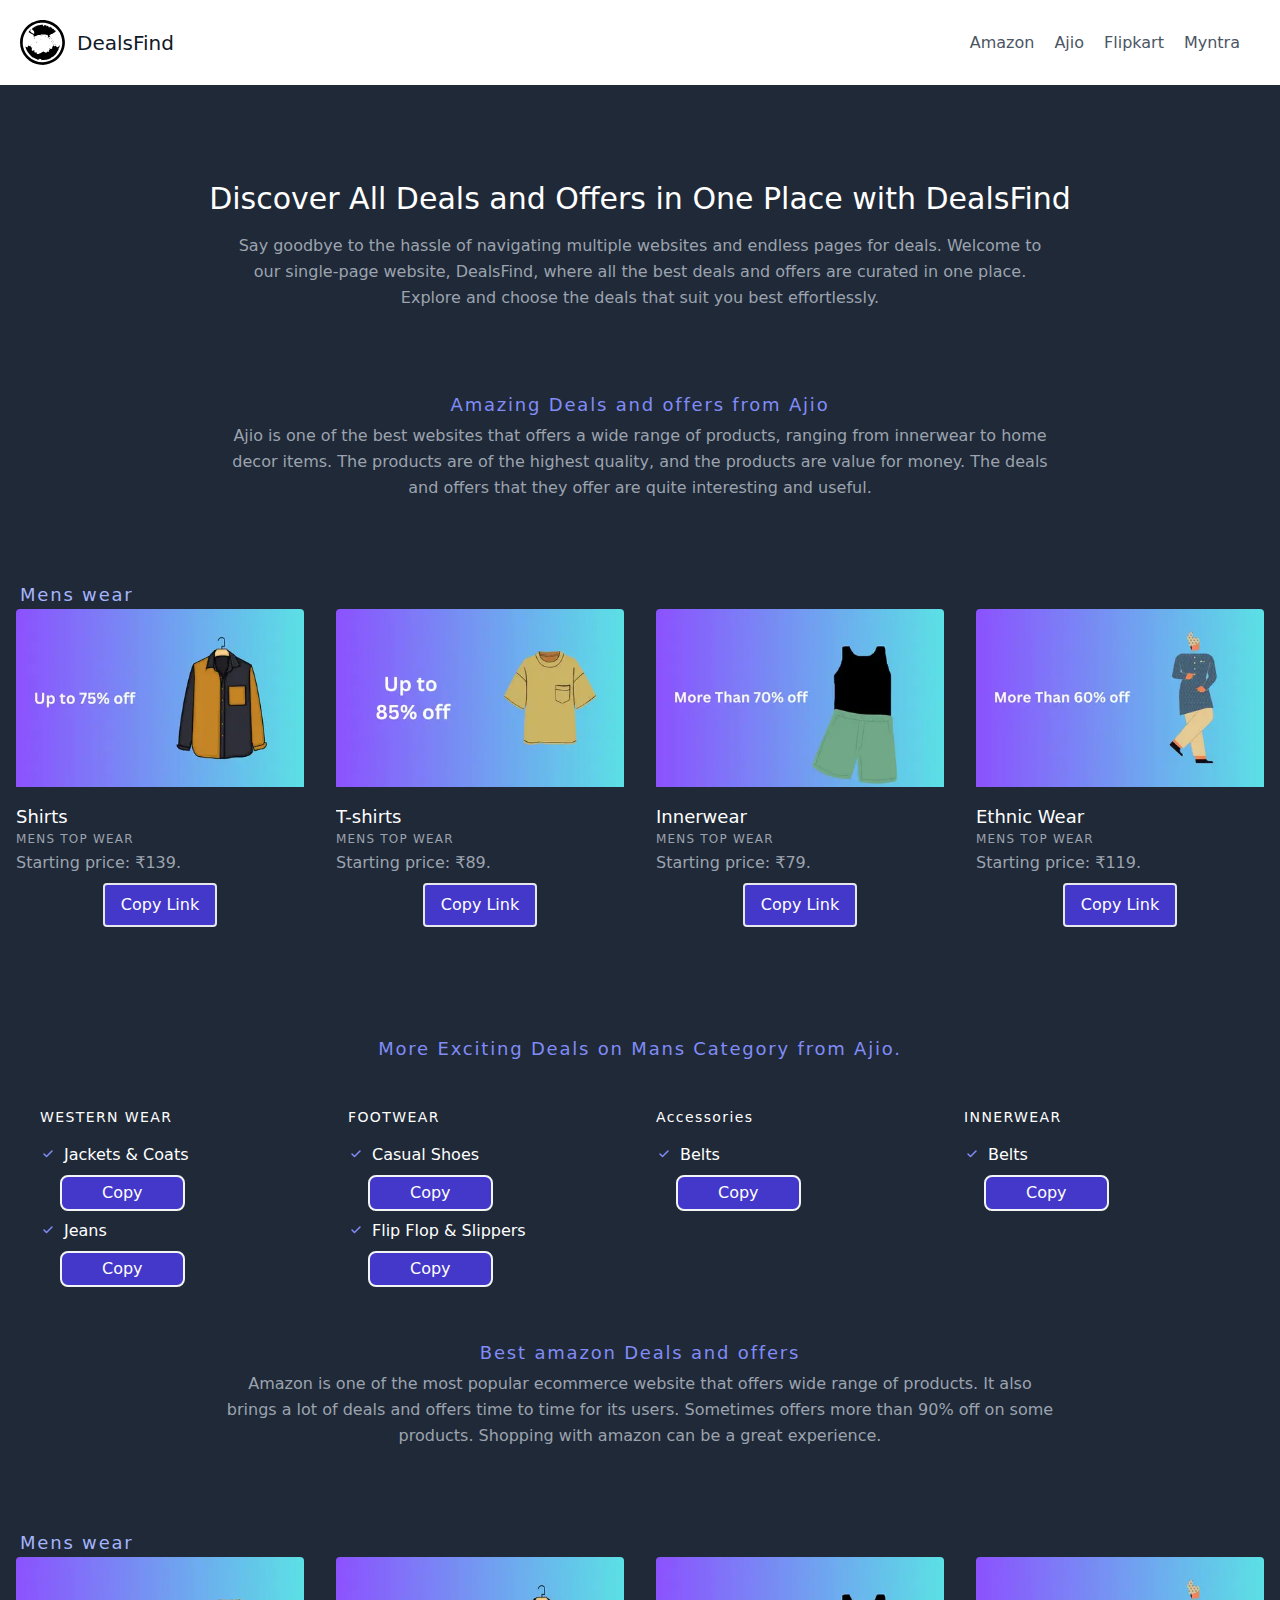
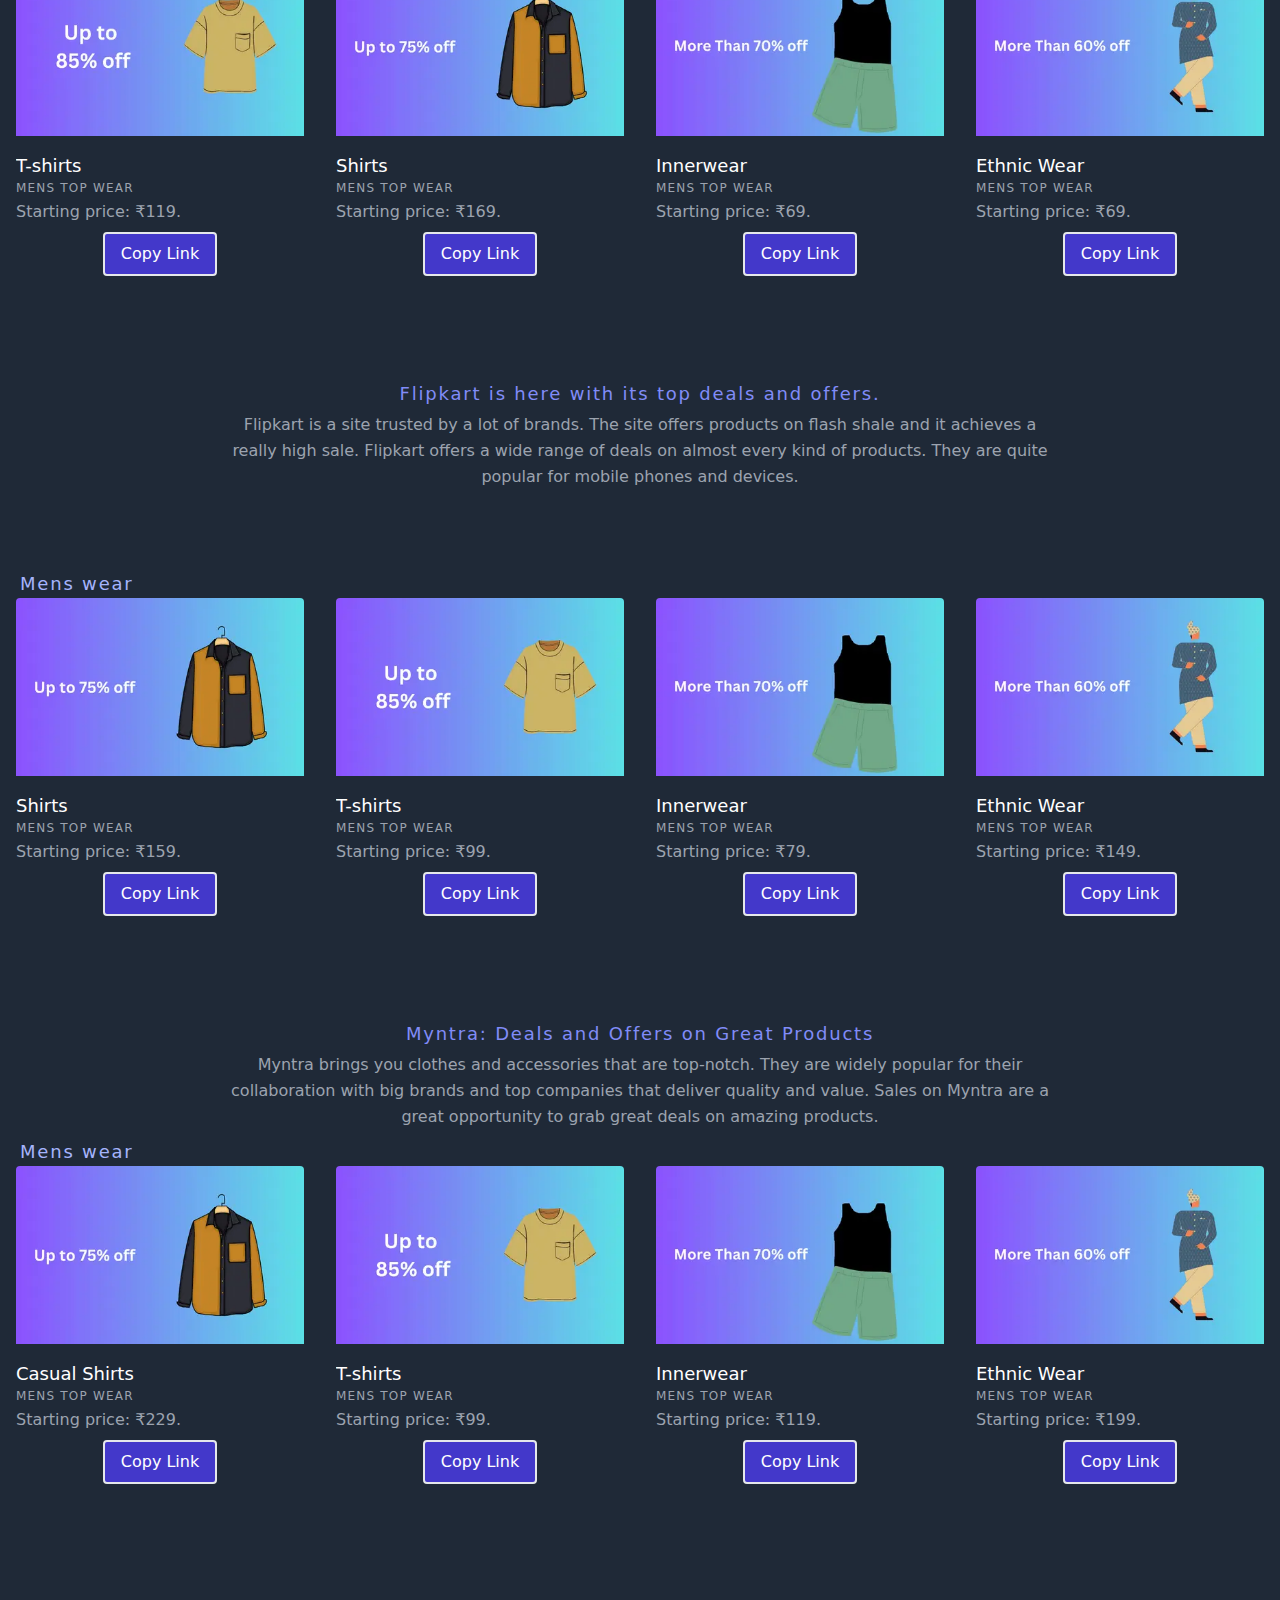
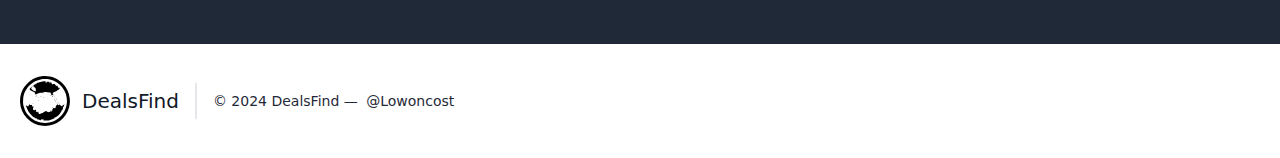
==== commit 25d0b800: "Update index.html" ====
--- a/index.html
+++ b/index.html
@@ -24,20 +24,228 @@
       <nav class="md:ml-auto flex flex-wrap items-center text-base justify-center">
         <a href="#amazon" class="mr-5 hover:text-gray-900">Amazon</a>
         <a href="#ajio" class="mr-5 hover:text-gray-900">Ajio</a>
-        <a href="" class="mr-5 hover:text-gray-900">Flipkart</a>
-        <a href="" class="mr-5 hover:text-gray-900">Myntra</a>
+        <a href="#flipkart" class="mr-5 hover:text-gray-900">Flipkart</a>
+        <a href="#myntra" class="mr-5 hover:text-gray-900">Myntra</a>
       </nav>
 
     </div>
   </header>
-  <!-- <section class="text-gray-600 body-font"> -->
+  
   <section class="text-gray-400 bg-gray-800 body-font">
     <!-- .......amazon deals...................... -->
     <div class="container px-5 py-24 mx-auto ">
       <div class="flex flex-col text-center w-full mb-20">
-        <h1 class="sm:text-3xl text-2xl font-medium title-font mb-4 text-white">Discover All Deals and Offers in One Place with DealsFind</h1>
-
-        <p class="lg:w-2/3 mx-auto leading-relaxed text-base">Say goodbye to the hassle of navigating multiple websites and endless pages for deals. Welcome to our single-page website, DealsFind, where all the best deals and offers are curated in one place. Explore and choose the deals that suit you best effortlessly.</p>
+        <h1 class="sm:text-3xl text-2xl font-medium title-font mb-4 text-white">Discover All Deals and Offers in One
+          Place with DealsFind</h1>
+
+        <p class="lg:w-2/3 mx-auto leading-relaxed text-base">Say goodbye to the hassle of navigating multiple websites
+          and endless pages for deals. Welcome to our single-page website, DealsFind, where all the best deals and
+          offers are curated in one place. Explore and choose the deals that suit you best effortlessly.</p>
+
+      </div>
+
+
+      <!-- aji0 deals........................ -->
+
+      <div id="ajio" class="flex flex-col text-center w-full mb-20">
+        <h2 class="text-lg text-indigo-400 tracking-widest font-medium title-font mb-1 ">Amazing Deals and offers from
+          Ajio
+        </h2>
+        <p class="lg:w-2/3 mx-auto leading-relaxed text-base">Ajio is one of the best websites that offers a wide range
+          of products, ranging from innerwear to home decor items. The products are of the highest quality, and the
+          products are value for money. The deals and offers that they offer are quite interesting and useful.</p>
+      </div>
+      <h3 class="text-lg text-indigo-300 tracking-widest font-medium title-font mb-1">Mens wear</h3>
+      <div class="flex flex-wrap -m-5 mb-20">
+
+
+        <div class="lg:w-1/4 md:w-1/3 sm:w-1/2 p-4 w-full">
+          <a id="ajio-shirt-link" target="_blank" class="block relative h-47 rounded overflow-hidden"
+            href="https://clnk.in/t44x">
+            <img alt="ecommerce" loading="lazy" class="object-cover object-center w-full h-full block"
+              src="assets/shirt.webp">
+
+            <div class="mt-4">
+              <h4 class="text-white title-font text-lg font-medium">Shirts</h4>
+              <p class="text-gray-400 text-xs tracking-widest title-font mb-1">MENS TOP WEAR</p>
+              <p class="mt-1">Starting price: ₹139.</p>
+            </div>
+          </a>
+          <div class="flex justify-center">
+            <button id="ajio-shirt" onclick="copy(this)"
+              class="inline-flex text-white bg-indigo-700 border-2 py-2 px-4 my-2 focus:outline-none hover:bg-indigo-600 rounded text-md">Copy
+              Link</button>
+          </div>
+        </div>
+
+        <div class="lg:w-1/4 md:w-1/3 sm:w-1/2 p-4 w-full">
+          <a id="ajio-tshirt-link" target="_blank" class="block relative h-47 rounded overflow-hidden"
+            href="https://clnk.in/t43E">
+            <img alt="ecommerce" loading="lazy" class="object-cover object-center w-full h-full block"
+              src="assets/tshirt.webp">
+
+            <div class="mt-4">
+              <h4 class="text-white title-font text-lg font-medium">T-shirts</h4>
+              <p class="text-gray-400 text-xs tracking-widest title-font mb-1">MENS TOP WEAR</p>
+              <p class="mt-1">Starting price: ₹89.</p>
+
+            </div>
+          </a>
+          <div class="flex justify-center">
+            <button id="ajio-tshirt" onclick="copy(this)"
+              class="inline-flex text-white bg-indigo-700 border-2 py-2 px-4 my-2 focus:outline-none hover:bg-indigo-600 rounded text-md">Copy
+              Link</button>
+          </div>
+        </div>
+
+        <div class="lg:w-1/4 md:w-1/3 sm:w-1/2 p-4 w-full">
+          <a id="ajio-inner-link" target="_blank" class="block relative h-47 rounded overflow-hidden"
+            href="https://clnk.in/t44x">
+            <img alt="Innerwear" loading="lazy" class="object-cover object-center w-full h-full block"
+              src="assets/inner.webp">
+
+            <div class="mt-4">
+              <h4 class="text-white title-font text-lg font-medium">Innerwear</h4>
+              <p class="text-gray-400 text-xs tracking-widest title-font mb-1">MENS TOP WEAR</p>
+              <p class="mt-1">Starting price: ₹79.</p>
+            </div>
+          </a>
+          <div class="flex justify-center">
+            <button id="ajio-inner" onclick="copy(this)"
+              class="inline-flex text-white bg-indigo-700 border-2 py-2 px-4 my-2 focus:outline-none hover:bg-indigo-600 rounded text-md">Copy
+              Link</button>
+          </div>
+        </div>
+
+        <div class="lg:w-1/4 md:w-1/3 sm:w-1/2 p-4 w-full">
+          <a id="ajio-ethnic-link" target="_blank" class="block relative h-47 rounded overflow-hidden"
+            href="https://clnk.in/t44J">
+            <img alt="ecommerce" loading="lazy" class="object-cover object-center w-full h-full block"
+              src="assets/ethnic.webp">
+
+            <div class="mt-4">
+              <h4 class="text-white title-font text-lg font-medium">Ethnic Wear</h4>
+              <p class="text-gray-400 text-xs tracking-widest title-font mb-1">MENS TOP WEAR</p>
+              <p class="mt-1">Starting price: ₹119.</p>
+            </div>
+          </a>
+          <div class="flex justify-center">
+            <button id="ajio-ethnic" onclick="copy(this)"
+              class="inline-flex text-white bg-indigo-700 border-2 py-2 px-4 my-2 focus:outline-none hover:bg-indigo-600 rounded text-md">Copy
+              Link</button>
+          </div>
+        </div>
+
+      </div>
+      <div class="container px-5 py-1 pb-14 mx-auto">
+        <h2 class="text-lg text-indigo-400 tracking-widest font-medium title-font mb-1 text-center pb-10">More Exciting Deals on Mans Category from Ajio.
+        </h2>
+        <div class="flex flex-wrap -m-4">
+          
+          <div class="p-4 lg:w-1/4 md:w-1/3 sm:w-1/2 w-full">
+            <h3 class="font-medium title-font tracking-widest text-white mb-4 text-sm text-center sm:text-left">WESTERN
+              WEAR
+            </h3>
+            <div class="flex flex-col sm:items-start sm:text-left text-center items-center -mb-1 space-y-2">
+              <a id="ajio-coats-link" class="text-white" href="https://clnk.in/t7pA">
+                <span
+                  class="bg-gray-800 text-indigo-400 w-4 h-4 mr-2 rounded-full inline-flex items-center justify-center">
+                  <svg fill="none" stroke="currentColor" stroke-linecap="round" stroke-linejoin="round" stroke-width="3"
+                    class="w-3 h-3" viewBox="0 0 24 24">
+                    <path d="M20 6L9 17l-5-5"></path>
+                  </svg>
+
+                </span>Jackets & Coats
+              </a>
+              <button id="ajio-coats" onclick="copy(this)"
+                class="border-2 rounded-lg border-gray-100 px-10 py-1 bg-indigo-700 text-white mx-5">Copy</button>
+              <a id="ajio-jeans-link" class="text-white" href="https://inr.deals/qtsdW4">
+                <span
+                  class="bg-gray-800 text-indigo-400 w-4 h-4 mr-2 rounded-full inline-flex items-center justify-center">
+                  <svg fill="none" stroke="currentColor" stroke-linecap="round" stroke-linejoin="round" stroke-width="3"
+                    class="w-3 h-3" viewBox="0 0 24 24">
+                    <path d="M20 6L9 17l-5-5"></path>
+                  </svg>
+
+                </span>Jeans
+              </a>
+              <button id="ajio-jeans" onclick="copy(this)"
+                class="border-2 rounded-lg border-gray-100 px-10 py-1 bg-indigo-700 text-white mx-5">Copy</button>
+
+            </div>
+          </div>
+          <div class="p-4 lg:w-1/4 md:w-1/3 sm:w-1/2 w-full">
+            <h3 class="font-medium title-font tracking-widest text-white mb-4 text-sm text-center sm:text-left">FOOTWEAR
+            </h3>
+            <div class="flex flex-col sm:items-start sm:text-left text-center items-center -mb-1 space-y-2">
+              <a id="ajio-shoes-link" class="text-white" href="https://clnk.in/t7pW">
+                <span
+                  class="bg-gray-800 text-indigo-400 w-4 h-4 mr-2 rounded-full inline-flex items-center justify-center">
+                  <svg fill="none" stroke="currentColor" stroke-linecap="round" stroke-linejoin="round" stroke-width="3"
+                    class="w-3 h-3" viewBox="0 0 24 24">
+                    <path d="M20 6L9 17l-5-5"></path>
+                  </svg>
+
+                </span>Casual Shoes
+              </a>
+              <button id="ajio-shoes" onclick="copy(this)"
+                class="border-2 rounded-lg border-gray-100 px-10 py-1 bg-indigo-700 text-white mx-5">Copy</button>
+
+              <a id="ajio-Flip-link" class="text-white" href="https://clnk.in/t7pZ">
+                <span
+                  class="bg-gray-800 text-indigo-400 w-4 h-4 mr-2 rounded-full inline-flex items-center justify-center">
+                  <svg fill="none" stroke="currentColor" stroke-linecap="round" stroke-linejoin="round" stroke-width="3"
+                    class="w-3 h-3" viewBox="0 0 24 24">
+                    <path d="M20 6L9 17l-5-5"></path>
+                  </svg>
+
+                </span>Flip Flop & Slippers
+              </a>
+              <button id="ajio-Flip" onclick="copy(this)"
+                class="border-2 rounded-lg border-gray-100 px-10 py-1 bg-indigo-700 text-white mx-5">Copy</button>
+            </div>
+          </div>
+          <div class="p-4 lg:w-1/4 md:w-1/3 sm:w-1/2 w-full">
+            <h3 class="font-medium title-font tracking-widest text-white mb-4 text-sm text-center sm:text-left">Accessories</h3>
+            <nav class="flex flex-col sm:items-start sm:text-left text-center items-center -mb-1 space-y-2">
+              <a id="ajio-belts-link" class="text-white" href="https://clnk.in/t7qa">
+                <span
+                  class="bg-gray-800 text-indigo-400 w-4 h-4 mr-2 rounded-full inline-flex items-center justify-center">
+                  <svg fill="none" stroke="currentColor" stroke-linecap="round" stroke-linejoin="round" stroke-width="3"
+                    class="w-3 h-3" viewBox="0 0 24 24">
+                    <path d="M20 6L9 17l-5-5"></path>
+                  </svg>
+
+                </span>Belts
+              </a>
+              <button id="ajio-belts" onclick="copy(this)"
+                class="border-2 rounded-lg border-gray-100 px-10 py-1 bg-indigo-700 text-white mx-5">Copy</button>
+
+
+
+
+            </nav>
+          </div>
+          <div class="p-4 lg:w-1/4 md:w-1/3 sm:w-1/2 w-full">
+            <h3 class="font-medium title-font tracking-widest text-white mb-4 text-sm text-center sm:text-left">INNERWEAR
+            </h3>
+            <nav class="flex flex-col sm:items-start sm:text-left text-center items-center -mb-1 space-y-2">
+              <a id="ajio-belts-link" class="text-white" href="https://clnk.in/t7qa">
+                <span
+                  class="bg-gray-800 text-indigo-400 w-4 h-4 mr-2 rounded-full inline-flex items-center justify-center">
+                  <svg fill="none" stroke="currentColor" stroke-linecap="round" stroke-linejoin="round" stroke-width="3"
+                    class="w-3 h-3" viewBox="0 0 24 24">
+                    <path d="M20 6L9 17l-5-5"></path>
+                  </svg>
+
+                </span>Belts
+              </a>
+              <button id="ajio-belts" onclick="copy(this)"
+                class="border-2 rounded-lg border-gray-100 px-10 py-1 bg-indigo-700 text-white mx-5">Copy</button>
+
+            </nav>
+          </div>
+        </div>
 
       </div>
 
@@ -53,8 +261,10 @@
       <div class="flex flex-wrap -m-5 mb-20">
 
         <div class="lg:w-1/4 md:w-1/3 sm:w-1/2 p-4 w-full">
-          <a id="ama-tshirt-link" class="block relative h-47 rounded overflow-hidden" href="https://amzn.clnk.in/ixJ7">
-            <img alt="ecommerce" class="object-cover object-center w-full h-full block" src="assets/tshirt.webp">
+          <a id="ama-tshirt-link" class="block relative h-47 rounded overflow-hidden" target="_blank"
+            href="https://amzn.clnk.in/ixJ7">
+            <img alt="ecommerce" loading="lazy" class="object-cover object-center w-full h-full block"
+              src="assets/tshirt.webp">
 
             <div class="mt-4">
               <h4 class="text-white title-font text-lg font-medium">T-shirts</h4>
@@ -71,8 +281,10 @@
         </div>
 
         <div class="lg:w-1/4 md:w-1/3 sm:w-1/2 p-4 w-full">
-          <a id="ama-shirt-link" class="block relative h-47 rounded overflow-hidden" href="https://amzn.clnk.in/ixPU">
-            <img alt="ecommerce" class="object-cover object-center w-full h-full block" src="assets/shirt.webp">
+          <a id="ama-shirt-link" target="_blank" class="block relative h-47 rounded overflow-hidden"
+            href="https://amzn.clnk.in/ixPU">
+            <img alt="ecommerce" loading="lazy" class="object-cover object-center w-full h-full block"
+              src="assets/shirt.webp">
 
             <div class="mt-4">
               <h4 class="text-white title-font text-lg font-medium">Shirts</h4>
@@ -88,8 +300,10 @@
         </div>
 
         <div class="lg:w-1/4 md:w-1/3 sm:w-1/2 p-4 w-full">
-          <a id="ama-inner-link" class="block relative h-47 rounded overflow-hidden" href="https://amzn.clnk.in/ixSs">
-            <img alt="ecommerce" class="object-cover object-center w-full h-full block" src="assets/inner.webp">
+          <a id="ama-inner-link" target="_blank" class="block relative h-47 rounded overflow-hidden"
+            href="https://amzn.clnk.in/ixSs">
+            <img alt="ecommerce" loading="lazy" class="object-cover object-center w-full h-full block"
+              src="assets/inner.webp">
 
             <div class="mt-4">
               <h4 class="text-white title-font text-lg font-medium">Innerwear</h4>
@@ -105,8 +319,10 @@
         </div>
 
         <div class="lg:w-1/4 md:w-1/3 sm:w-1/2 p-4 w-full">
-          <a id="ama-ethnic-link" class="block relative h-47 rounded overflow-hidden" href="https://amzn.clnk.in/ixSX">
-            <img alt="ecommerce" class="object-cover object-center w-full h-full block" src="assets/ethnic.webp">
+          <a id="ama-ethnic-link" target="_blank" class="block relative h-47 rounded overflow-hidden"
+            href="https://amzn.clnk.in/ixSX">
+            <img alt="Ethnic Wear" loading="lazy" class="object-cover object-center w-full h-full block"
+              src="assets/ethnic.webp">
 
             <div class="mt-4">
               <h4 class="text-white title-font text-lg font-medium">Ethnic Wear</h4>
@@ -121,87 +337,6 @@
           </div>
         </div>
       </div>
-      <!-- aji0 deals........................ -->
-
-      <div id="ajio" class="flex flex-col text-center w-full mb-20">
-        <h2 class="text-lg text-indigo-400 tracking-widest font-medium title-font mb-1 ">Amazing Deals and offers from Ajio
-        </h2>
-        <p class="lg:w-2/3 mx-auto leading-relaxed text-base">Ajio is one of the best websites that offers a wide range of products, ranging from innerwear to home decor items. The products are of the highest quality, and the products are value for money. The deals and offers that they offer are quite interesting and useful.</p>
-      </div>
-      <h3 class="text-lg text-indigo-300 tracking-widest font-medium title-font mb-1">Mens wear</h3>
-      <div class="flex flex-wrap -m-5 mb-20">
-
-
-        <div class="lg:w-1/4 md:w-1/3 sm:w-1/2 p-4 w-full">
-          <a id="ajio-shirt-link" class="block relative h-47 rounded overflow-hidden" href="https://clnk.in/t44x">
-            <img alt="ecommerce" loading="lazy" class="object-cover object-center w-full h-full block" src="assets/shirt.webp">
-
-            <div class="mt-4">
-              <h4 class="text-white title-font text-lg font-medium">Shirts</h4>
-              <p class="text-gray-400 text-xs tracking-widest title-font mb-1">MENS TOP WEAR</p>
-              <p class="mt-1">Starting price: ₹139.</p>
-            </div>
-          </a>
-          <div class="flex justify-center">
-            <button id="ajio-shirt" onclick="copy(this)"
-              class="inline-flex text-white bg-indigo-700 border-2 py-2 px-4 my-2 focus:outline-none hover:bg-indigo-600 rounded text-md">Copy
-              Link</button>
-          </div>
-        </div>
- 
-        <div class="lg:w-1/4 md:w-1/3 sm:w-1/2 p-4 w-full">
-          <a id="ajio-tshirt-link" class="block relative h-47 rounded overflow-hidden" href="https://clnk.in/t43E">
-            <img alt="ecommerce" loading="lazy" class="object-cover object-center w-full h-full block" src="assets/tshirt.webp">
-
-            <div class="mt-4">
-              <h4 class="text-white title-font text-lg font-medium">T-shirts</h4>
-              <p class="text-gray-400 text-xs tracking-widest title-font mb-1">MENS TOP WEAR</p>
-              <p class="mt-1">Starting price: ₹89.</p>
-
-            </div>
-          </a>
-          <div class="flex justify-center">
-            <button id="ajio-tshirt" onclick="copy(this)"
-              class="inline-flex text-white bg-indigo-700 border-2 py-2 px-4 my-2 focus:outline-none hover:bg-indigo-600 rounded text-md">Copy
-              Link</button>
-          </div>
-        </div>
-
-        <div class="lg:w-1/4 md:w-1/3 sm:w-1/2 p-4 w-full">
-          <a id="ajio-inner-link" class="block relative h-47 rounded overflow-hidden" href="https://clnk.in/t44x">
-            <img alt="ecommerce" loading="lazy" class="object-cover object-center w-full h-full block" src="assets/inner.webp">
-
-            <div class="mt-4">
-              <h4 class="text-white title-font text-lg font-medium">Innerwear</h4>
-              <p class="text-gray-400 text-xs tracking-widest title-font mb-1">MENS TOP WEAR</p>
-              <p class="mt-1">Starting price: ₹79.</p>
-            </div>
-          </a>
-          <div class="flex justify-center">
-            <button id="ajio-inner" onclick="copy(this)"
-              class="inline-flex text-white bg-indigo-700 border-2 py-2 px-4 my-2 focus:outline-none hover:bg-indigo-600 rounded text-md">Copy
-              Link</button>
-          </div>
-        </div>
-
-        <div class="lg:w-1/4 md:w-1/3 sm:w-1/2 p-4 w-full">
-          <a id="ajio-ethnic-link" loading="lazy" class="block relative h-47 rounded overflow-hidden" href="https://clnk.in/t44J">
-            <img alt="ecommerce" class="object-cover object-center w-full h-full block" src="assets/ethnic.webp">
-
-            <div class="mt-4">
-              <h4 class="text-white title-font text-lg font-medium">Ethnic Wear</h4>
-              <p class="text-gray-400 text-xs tracking-widest title-font mb-1">MENS TOP WEAR</p>
-              <p class="mt-1">Starting price: ₹119.</p>
-            </div>
-          </a>
-          <div class="flex justify-center">
-            <button id="ajio-ethnic" onclick="copy(this)"
-              class="inline-flex text-white bg-indigo-700 border-2 py-2 px-4 my-2 focus:outline-none hover:bg-indigo-600 rounded text-md">Copy
-              Link</button>
-          </div>
-        </div>
-      </div>
-
 
       <!-- flipkart deals -->
 
@@ -217,7 +352,8 @@
       <div class="flex flex-wrap -m-5 mb-20">
 
         <div class="lg:w-1/4 md:w-1/3 sm:w-1/2 p-4 w-full">
-          <a id="flip-shirt-link" class="block relative h-47 rounded overflow-hidden" href="https://clnk.in/t5C3">
+          <a id="flip-shirt-link" target="_blank" class="block relative h-47 rounded overflow-hidden"
+            href="https://clnk.in/t5C3">
             <img alt="ecommerce" loading="lazy" class="object-cover object-center w-full h-full block"
               src="assets/shirt.webp">
 
@@ -235,7 +371,8 @@
         </div>
 
         <div class="lg:w-1/4 md:w-1/3 sm:w-1/2 p-4 w-full">
-          <a id="flip-tshirt-link" class="block relative h-47 rounded overflow-hidden" href="https://clnk.in/t5C4">
+          <a id="flip-tshirt-link" target="_blank" class="block relative h-47 rounded overflow-hidden"
+            href="https://clnk.in/t5C4">
             <img alt="ecommerce" loading="lazy" class="object-cover object-center w-full h-full block"
               src="assets/tshirt.webp">
 
@@ -253,7 +390,8 @@
         </div>
 
         <div class="lg:w-1/4 md:w-1/3 sm:w-1/2 p-4 w-full">
-          <a id="flip-inner-link" class="block relative h-47 rounded overflow-hidden" href="https://clnk.in/t5C8">
+          <a id="flip-inner-link" target="_blank" class="block relative h-47 rounded overflow-hidden"
+            href="https://clnk.in/t5C8">
             <img alt="ecommerce" loading="lazy" class="object-cover object-center w-full h-full block"
               src="assets/inner.webp">
 
@@ -271,9 +409,10 @@
         </div>
 
         <div class="lg:w-1/4 md:w-1/3 sm:w-1/2 p-4 w-full">
-          <a id="flip-ethnic-link" loading="lazy" class="block relative h-47 rounded overflow-hidden"
+          <a id="flip-ethnic-link" target="_blank" class="block relative h-47 rounded overflow-hidden"
             href="https://clnk.in/t5Db">
-            <img alt="ecommerce" class="object-cover object-center w-full h-full block" src="assets/ethnic.webp">
+            <img alt="ecommerce" loading="lazy" class="object-cover object-center w-full h-full block"
+              src="assets/ethnic.webp">
 
             <div class="mt-4">
               <h4 class="text-white title-font text-lg font-medium">Ethnic Wear</h4>
@@ -294,17 +433,20 @@
 
       <!-- Myntra deals -->
 
-      <div id="myntra" class="flex flex-col text-center w-full mb-20">
+      <div id="myntra" class="flex flex-col text-center w-full mb-2">
         <h2 class="text-lg text-indigo-400 tracking-widest font-medium title-font mb-1 ">Myntra: Deals and Offers on
           Great Products
         </h2>
-        <p class="lg:w-2/3 mx-auto leading-relaxed text-base">Myntra brings you clothes and accessories that are top-notch. They are widely popular for their collaboration with big brands and top companies that deliver quality and value. Sales on Myntra are a great opportunity to grab great deals on amazing products.</p>
+        <p class="lg:w-2/3 mx-auto leading-relaxed text-base">Myntra brings you clothes and accessories that are
+          top-notch. They are widely popular for their collaboration with big brands and top companies that deliver
+          quality and value. Sales on Myntra are a great opportunity to grab great deals on amazing products.</p>
       </div>
       <h3 class="text-lg text-indigo-300 tracking-widest font-medium title-font mb-1">Mens wear</h3>
-      <div class="flex flex-wrap -m-5 mb-20">
-
-        <div class="lg:w-1/4 md:w-1/3 sm:w-1/2 p-4 w-full">
-          <a id="mynt-shirt-link" class="block relative h-47 rounded overflow-hidden" href="https://clnk.in/t5Ed">
+      <div class="flex flex-wrap -m-5 mb-10">
+
+        <div class="lg:w-1/4 md:w-1/3 sm:w-1/2 p-4 w-full">
+          <a id="mynt-shirt-link" target="_blank" class="block relative h-47 rounded overflow-hidden"
+            href="https://clnk.in/t5Ed">
             <img alt="Casual Shirts" loading="lazy" class="object-cover object-center w-full h-full block"
               src="assets/shirt.webp">
 
@@ -322,7 +464,8 @@
         </div>
 
         <div class="lg:w-1/4 md:w-1/3 sm:w-1/2 p-4 w-full">
-          <a id="mynt-tshirt-link" class="block relative h-47 rounded overflow-hidden" href="https://clnk.in/t5D4">
+          <a id="mynt-tshirt-link" target="_blank" class="block relative h-47 rounded overflow-hidden"
+            href="https://clnk.in/t5D4">
             <img alt="Tshirt from myntra" loading="lazy" class="object-cover object-center w-full h-full block"
               src="assets/tshirt.webp">
 
@@ -340,7 +483,8 @@
         </div>
 
         <div class="lg:w-1/4 md:w-1/3 sm:w-1/2 p-4 w-full">
-          <a id="mynt-inner-link" class="block relative h-47 rounded overflow-hidden" href="https://clnk.in/t5Ej">
+          <a id="mynt-inner-link" target="_blank" class="block relative h-47 rounded overflow-hidden"
+            href="https://clnk.in/t5Ej">
             <img alt="ecommerce" loading="lazy" class="object-cover object-center w-full h-full block"
               src="assets/inner.webp">
 
@@ -358,9 +502,10 @@
         </div>
 
         <div class="lg:w-1/4 md:w-1/3 sm:w-1/2 p-4 w-full">
-          <a id="mynt-ethnic-link" loading="lazy" class="block relative h-47 rounded overflow-hidden"
+          <a id="mynt-ethnic-link" target="_blank" class="block relative h-47 rounded overflow-hidden"
             href="https://clnk.in/t5Ex">
-            <img alt="ecommerce" class="object-cover object-center w-full h-full block" src="assets/ethnic.webp">
+            <img alt="ecommerce" loading="lazy" class="object-cover object-center w-full h-full block"
+              src="assets/ethnic.webp">
 
             <div class="mt-4">
               <h4 class="text-white title-font text-lg font-medium">Ethnic Wear</h4>
@@ -374,15 +519,24 @@
               Link</button>
           </div>
         </div>
-
-      </div>
-
-      
-    
-    
-    
-    
+      </div>
+
+
     </div>
+
+
+
+
+
+
+
+
+
+
+
+
+
+
 
   </section>
 
--- a/css/output.css
+++ b/css/output.css
@@ -582,8 +582,17 @@
   position: relative;
 }
 
+.-m-4 {
+  margin: -1rem;
+}
+
 .-m-5 {
   margin: -1.25rem;
+}
+
+.mx-5 {
+  margin-left: 1.25rem;
+  margin-right: 1.25rem;
 }
 
 .mx-auto {
@@ -596,10 +605,22 @@
   margin-bottom: 0.5rem;
 }
 
+.-mb-1 {
+  margin-bottom: -0.25rem;
+}
+
 .mb-1 {
   margin-bottom: 0.25rem;
 }
 
+.mb-10 {
+  margin-bottom: 2.5rem;
+}
+
+.mb-2 {
+  margin-bottom: 0.5rem;
+}
+
 .mb-20 {
   margin-bottom: 5rem;
 }
@@ -616,6 +637,10 @@
   margin-left: 0.75rem;
 }
 
+.mr-2 {
+  margin-right: 0.5rem;
+}
+
 .mr-5 {
   margin-right: 1.25rem;
 }
@@ -640,6 +665,14 @@
   display: inline-flex;
 }
 
+.h-3 {
+  height: 0.75rem;
+}
+
+.h-4 {
+  height: 1rem;
+}
+
 .h-5 {
   height: 1.25rem;
 }
@@ -648,6 +681,14 @@
   height: 100%;
 }
 
+.w-3 {
+  width: 0.75rem;
+}
+
+.w-4 {
+  width: 1rem;
+}
+
 .w-5 {
   width: 1.25rem;
 }
@@ -672,6 +713,12 @@
   justify-content: center;
 }
 
+.space-y-2 > :not([hidden]) ~ :not([hidden]) {
+  --tw-space-y-reverse: 0;
+  margin-top: calc(0.5rem * calc(1 - var(--tw-space-y-reverse)));
+  margin-bottom: calc(0.5rem * var(--tw-space-y-reverse));
+}
+
 .overflow-hidden {
   overflow: hidden;
 }
@@ -680,8 +727,21 @@
   border-radius: 0.25rem;
 }
 
+.rounded-full {
+  border-radius: 9999px;
+}
+
+.rounded-lg {
+  border-radius: 0.5rem;
+}
+
 .border-2 {
   border-width: 2px;
+}
+
+.border-gray-100 {
+  --tw-border-opacity: 1;
+  border-color: rgb(243 244 246 / var(--tw-border-opacity));
 }
 
 .bg-gray-800 {
@@ -712,6 +772,11 @@
   padding: 1.25rem;
 }
 
+.px-10 {
+  padding-left: 2.5rem;
+  padding-right: 2.5rem;
+}
+
 .px-4 {
   padding-left: 1rem;
   padding-right: 1rem;
@@ -722,6 +787,16 @@
   padding-right: 1.25rem;
 }
 
+.py-0 {
+  padding-top: 0px;
+  padding-bottom: 0px;
+}
+
+.py-1 {
+  padding-top: 0.25rem;
+  padding-bottom: 0.25rem;
+}
+
 .py-2 {
   padding-top: 0.5rem;
   padding-bottom: 0.5rem;
@@ -732,11 +807,37 @@
   padding-bottom: 6rem;
 }
 
+.py-5 {
+  padding-top: 1.25rem;
+  padding-bottom: 1.25rem;
+}
+
 .py-8 {
   padding-top: 2rem;
   padding-bottom: 2rem;
 }
 
+.py-10 {
+  padding-top: 2.5rem;
+  padding-bottom: 2.5rem;
+}
+
+.pb-10 {
+  padding-bottom: 2.5rem;
+}
+
+.pb-0 {
+  padding-bottom: 0px;
+}
+
+.pb-14 {
+  padding-bottom: 3.5rem;
+}
+
+.pb-5 {
+  padding-bottom: 1.25rem;
+}
+
 .text-center {
   text-align: center;
 }
@@ -859,6 +960,10 @@
     flex-direction: row;
   }
 
+  .sm\:items-start {
+    align-items: flex-start;
+  }
+
   .sm\:justify-start {
     justify-content: flex-start;
   }
@@ -881,6 +986,10 @@
     padding-left: 1rem;
   }
 
+  .sm\:text-left {
+    text-align: left;
+  }
+
   .sm\:text-3xl {
     font-size: 1.875rem;
     line-height: 2.25rem;
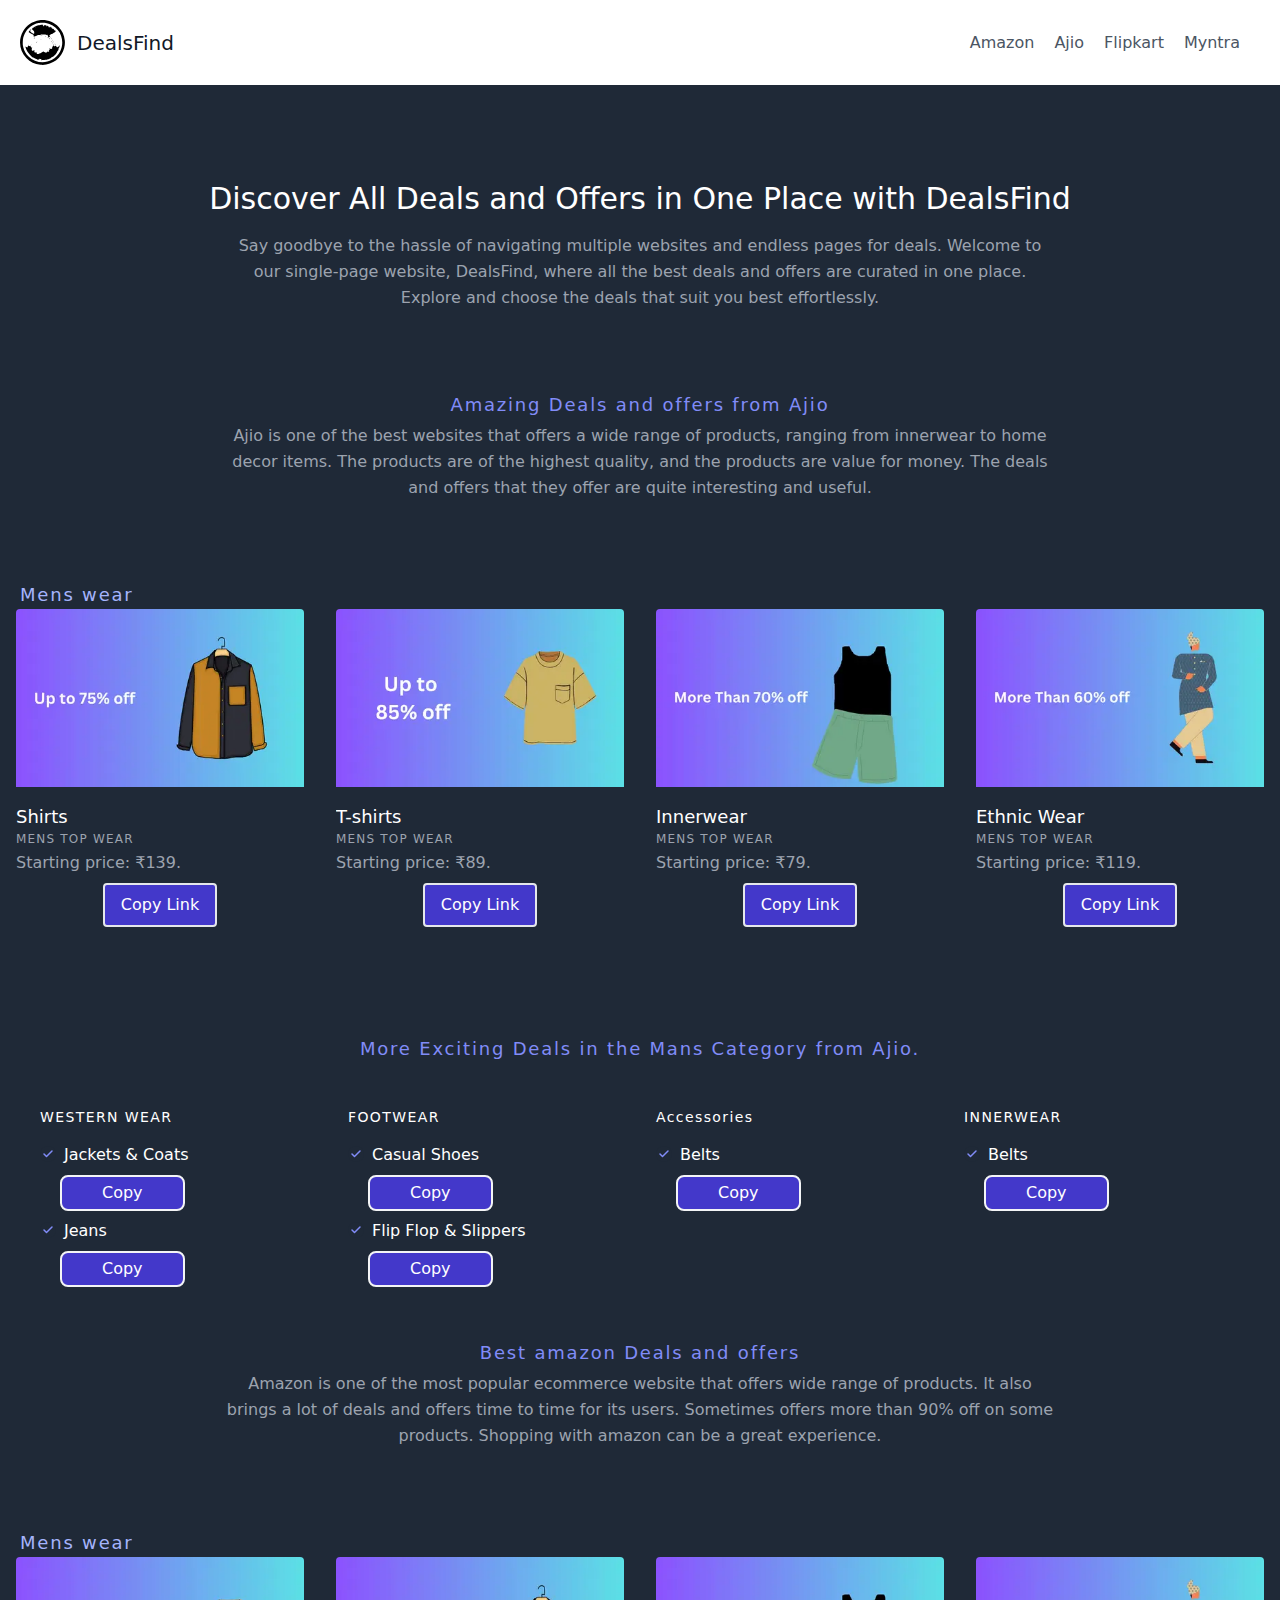
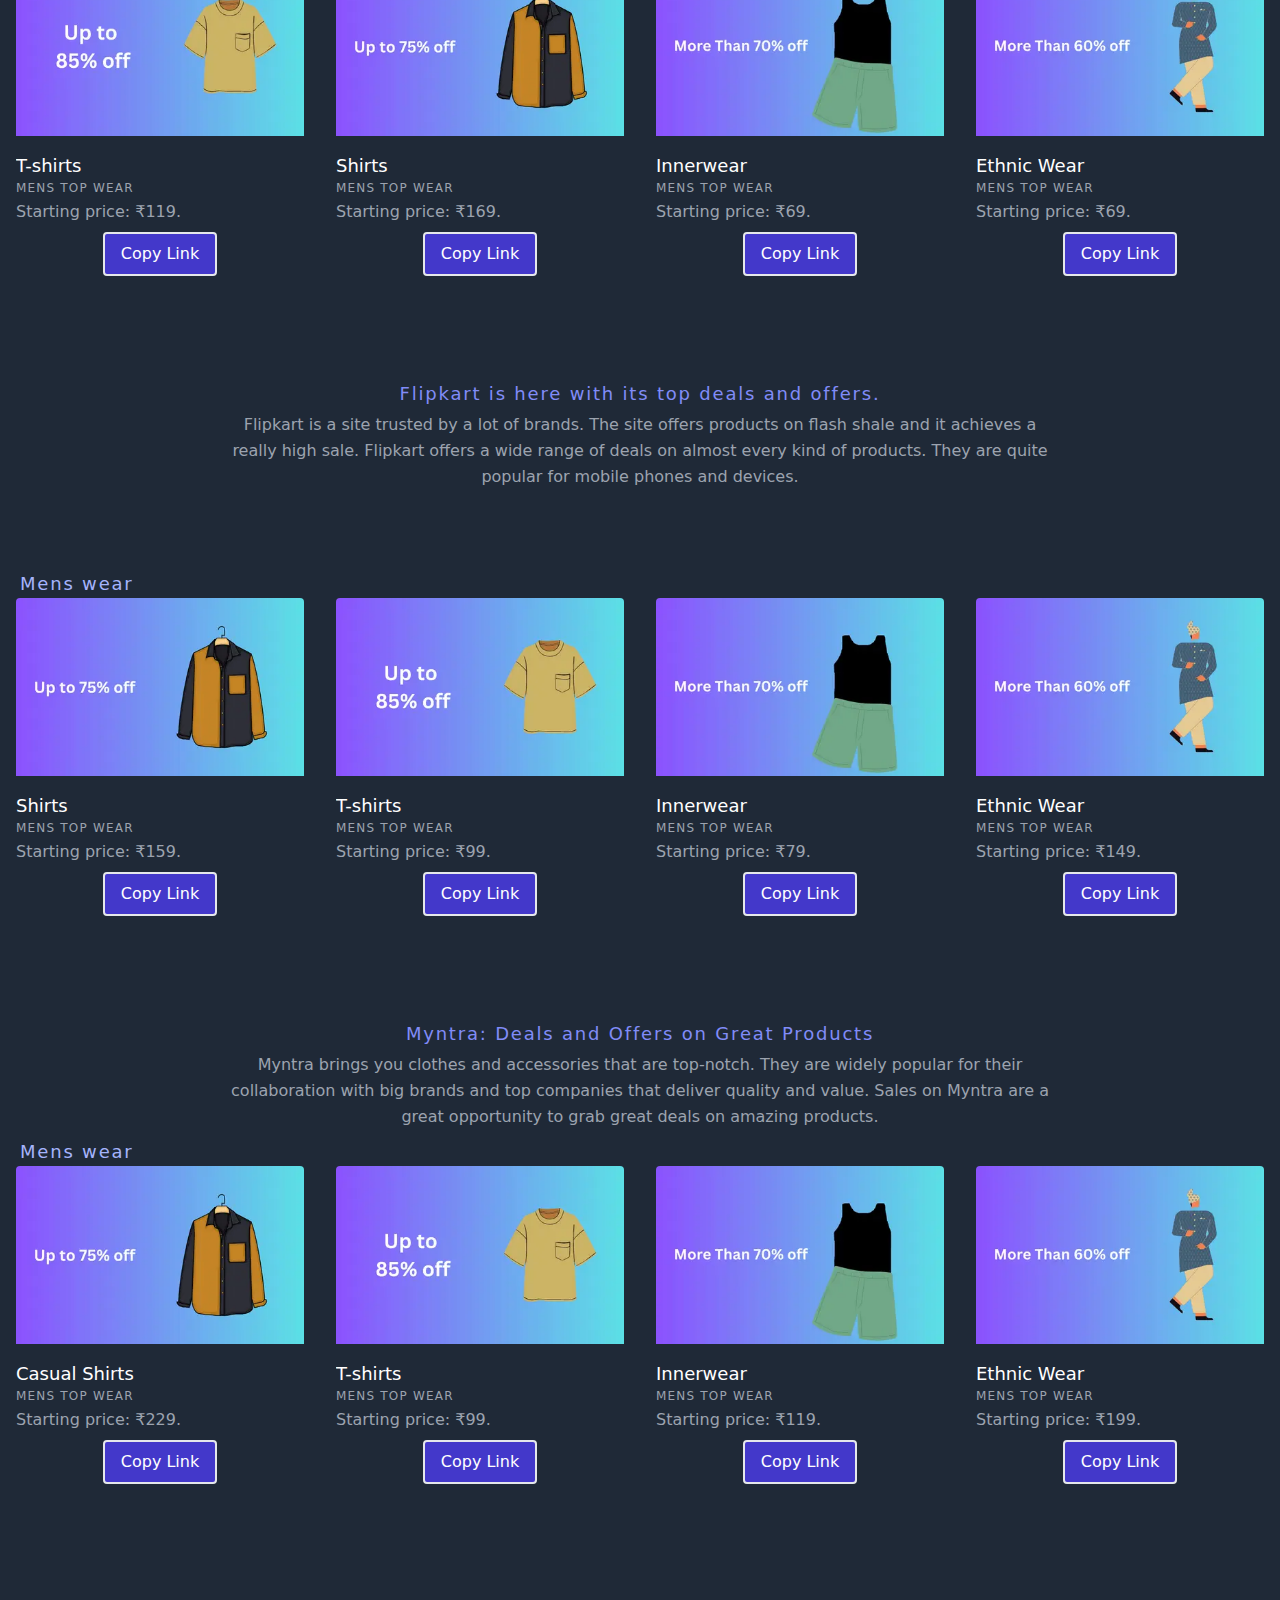
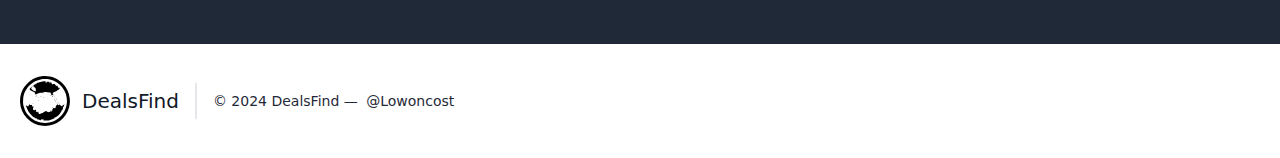
==== commit b5a4666d: "Update index.html" ====
--- a/index.html
+++ b/index.html
@@ -138,7 +138,7 @@
 
       </div>
       <div class="container px-5 py-1 pb-14 mx-auto">
-        <h2 class="text-lg text-indigo-400 tracking-widest font-medium title-font mb-1 text-center pb-10">More Exciting Deals on Mans Category from Ajio.
+        <h2 class="text-lg text-indigo-400 tracking-widest font-medium title-font mb-1 text-center pb-10">More Exciting Deals in the Mans Category from Ajio.
         </h2>
         <div class="flex flex-wrap -m-4">
           
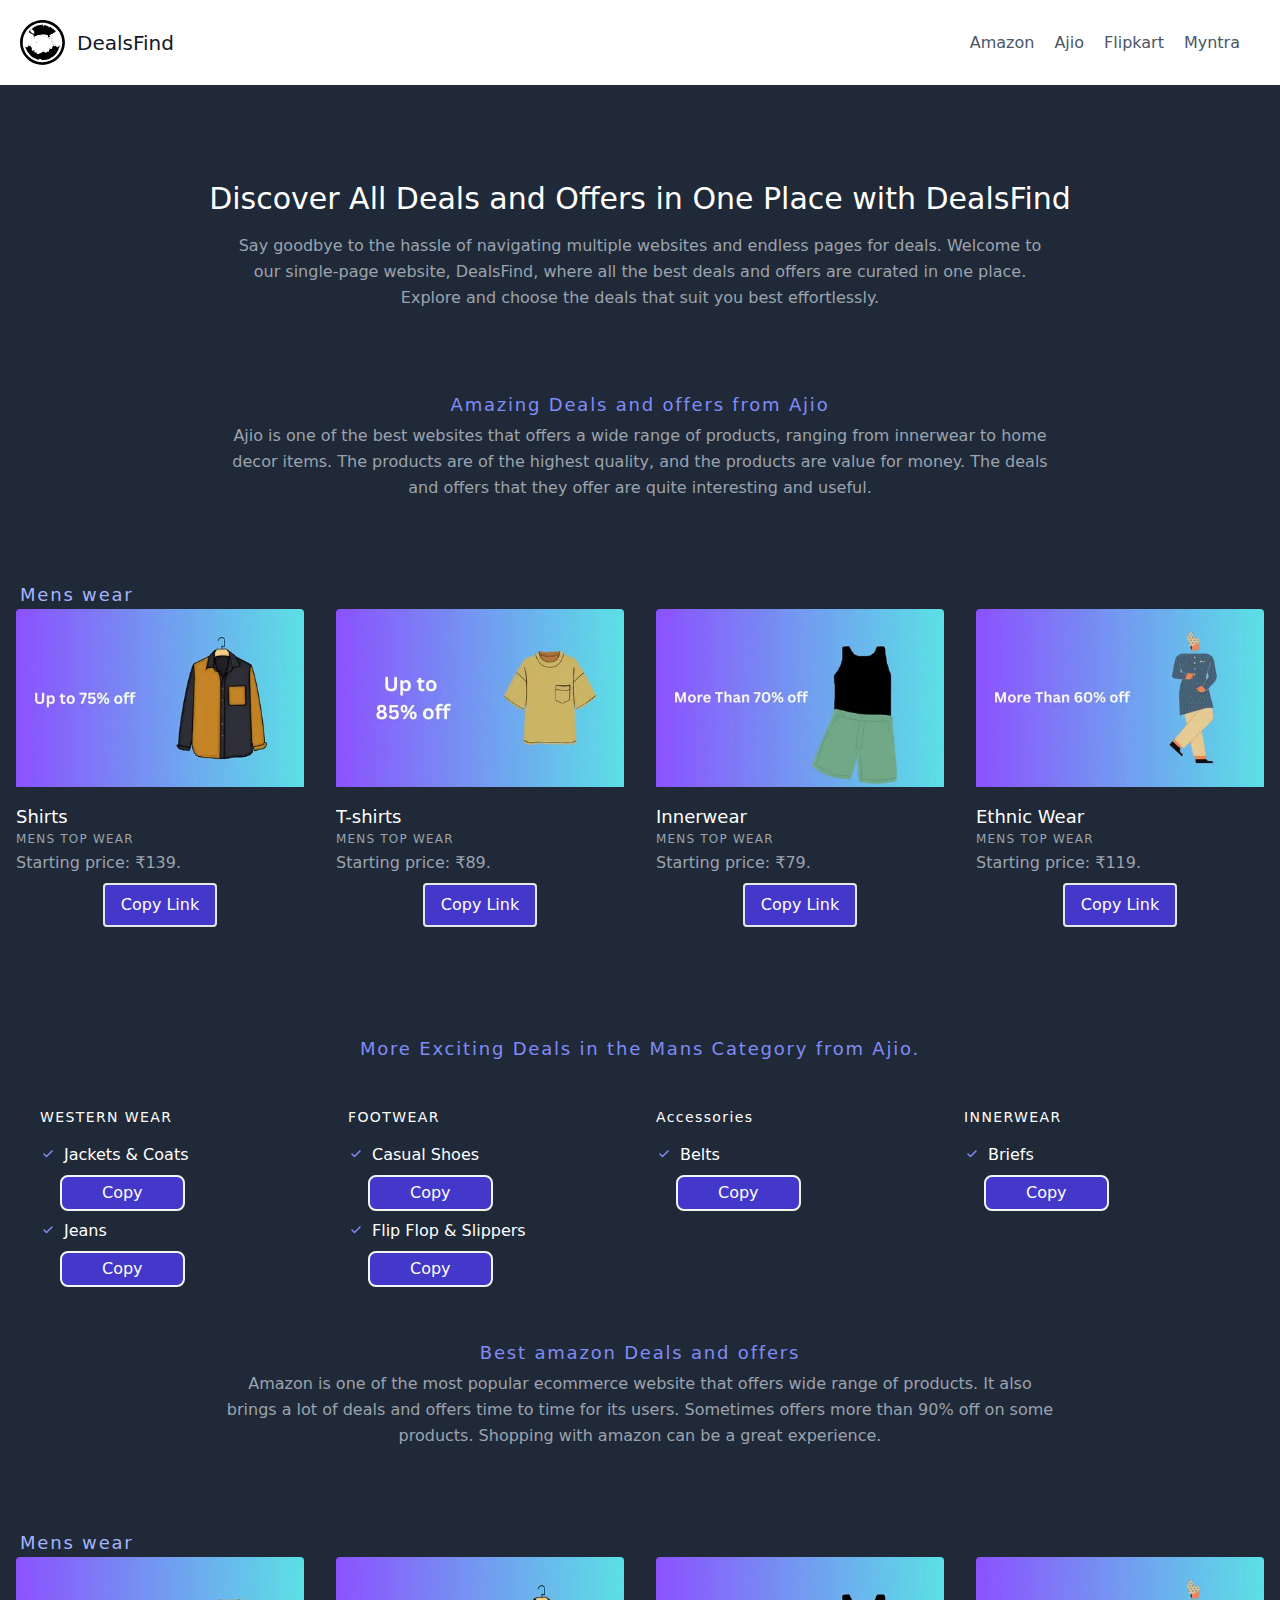
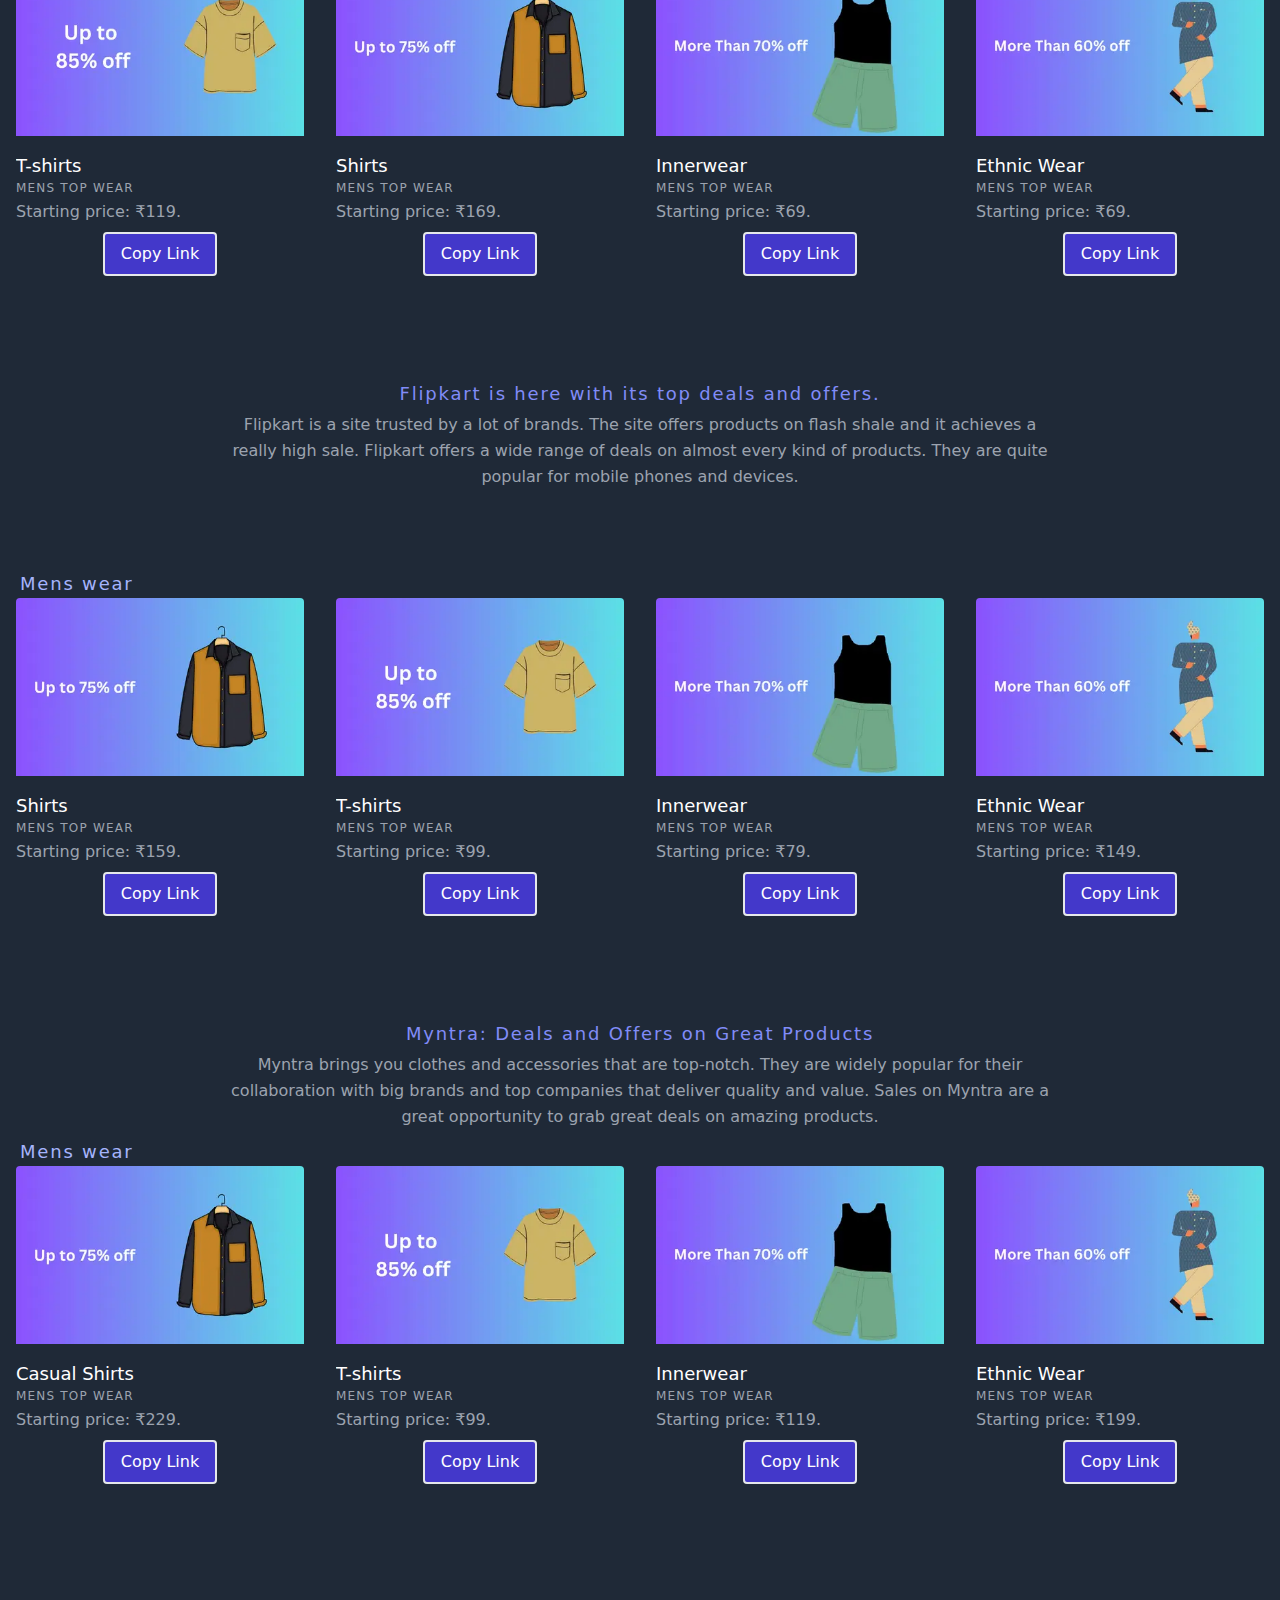
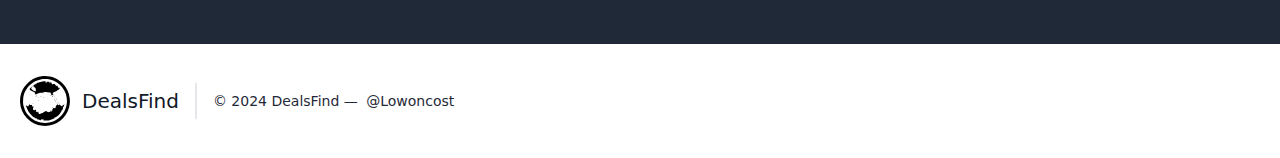
==== commit fa498ffa: "Update index.html" ====
--- a/index.html
+++ b/index.html
@@ -32,7 +32,7 @@
   </header>
   
   <section class="text-gray-400 bg-gray-800 body-font">
-    <!-- .......amazon deals...................... -->
+    
     <div class="container px-5 py-24 mx-auto ">
       <div class="flex flex-col text-center w-full mb-20">
         <h1 class="sm:text-3xl text-2xl font-medium title-font mb-4 text-white">Discover All Deals and Offers in One
@@ -229,8 +229,8 @@
           <div class="p-4 lg:w-1/4 md:w-1/3 sm:w-1/2 w-full">
             <h3 class="font-medium title-font tracking-widest text-white mb-4 text-sm text-center sm:text-left">INNERWEAR
             </h3>
-            <nav class="flex flex-col sm:items-start sm:text-left text-center items-center -mb-1 space-y-2">
-              <a id="ajio-belts-link" class="text-white" href="https://clnk.in/t7qa">
+            <div class="flex flex-col sm:items-start sm:text-left text-center items-center -mb-1 space-y-2">
+              <a id="ajio-briefs-link" class="text-white" href="https://clnk.in/t7qa">
                 <span
                   class="bg-gray-800 text-indigo-400 w-4 h-4 mr-2 rounded-full inline-flex items-center justify-center">
                   <svg fill="none" stroke="currentColor" stroke-linecap="round" stroke-linejoin="round" stroke-width="3"
@@ -238,12 +238,12 @@
                     <path d="M20 6L9 17l-5-5"></path>
                   </svg>
 
-                </span>Belts
+                </span>Briefs
               </a>
-              <button id="ajio-belts" onclick="copy(this)"
+              <button id="ajio-briefs" onclick="copy(this)"
                 class="border-2 rounded-lg border-gray-100 px-10 py-1 bg-indigo-700 text-white mx-5">Copy</button>
 
-            </nav>
+            </div>
           </div>
         </div>
 
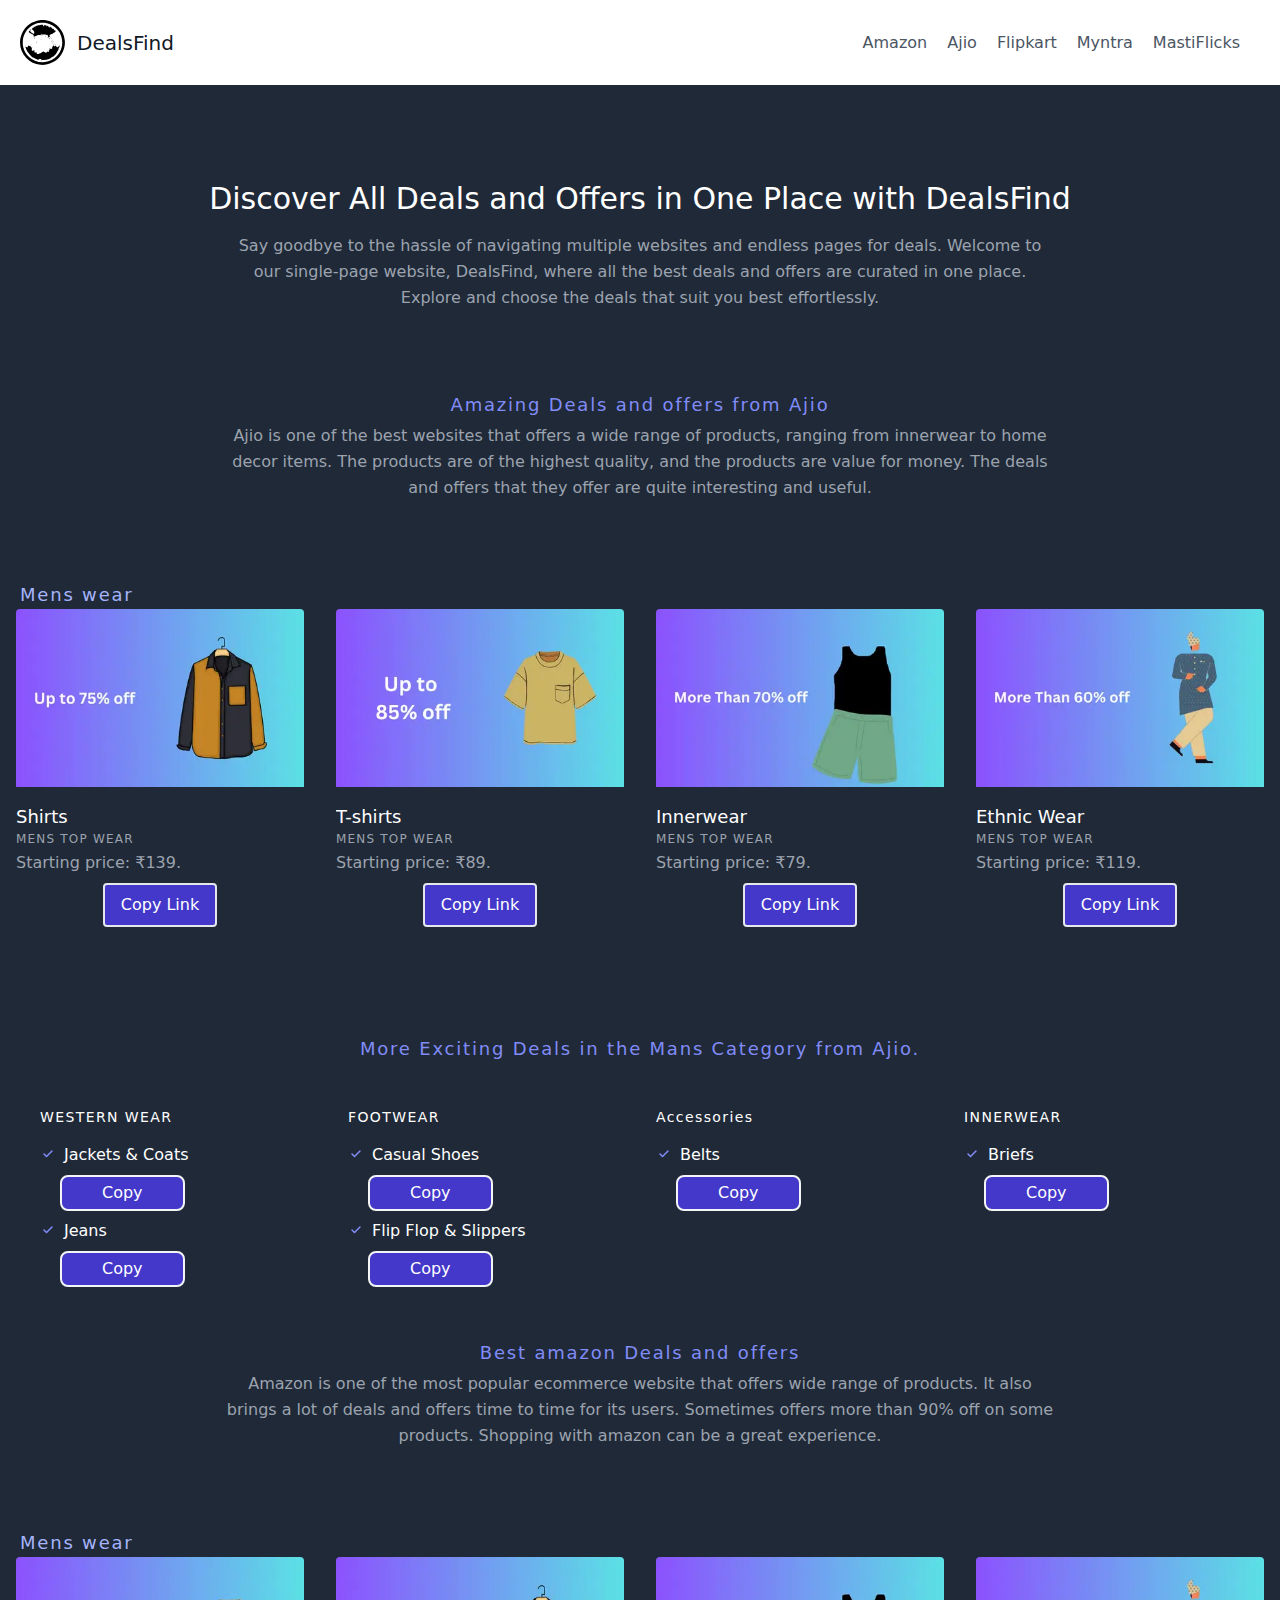
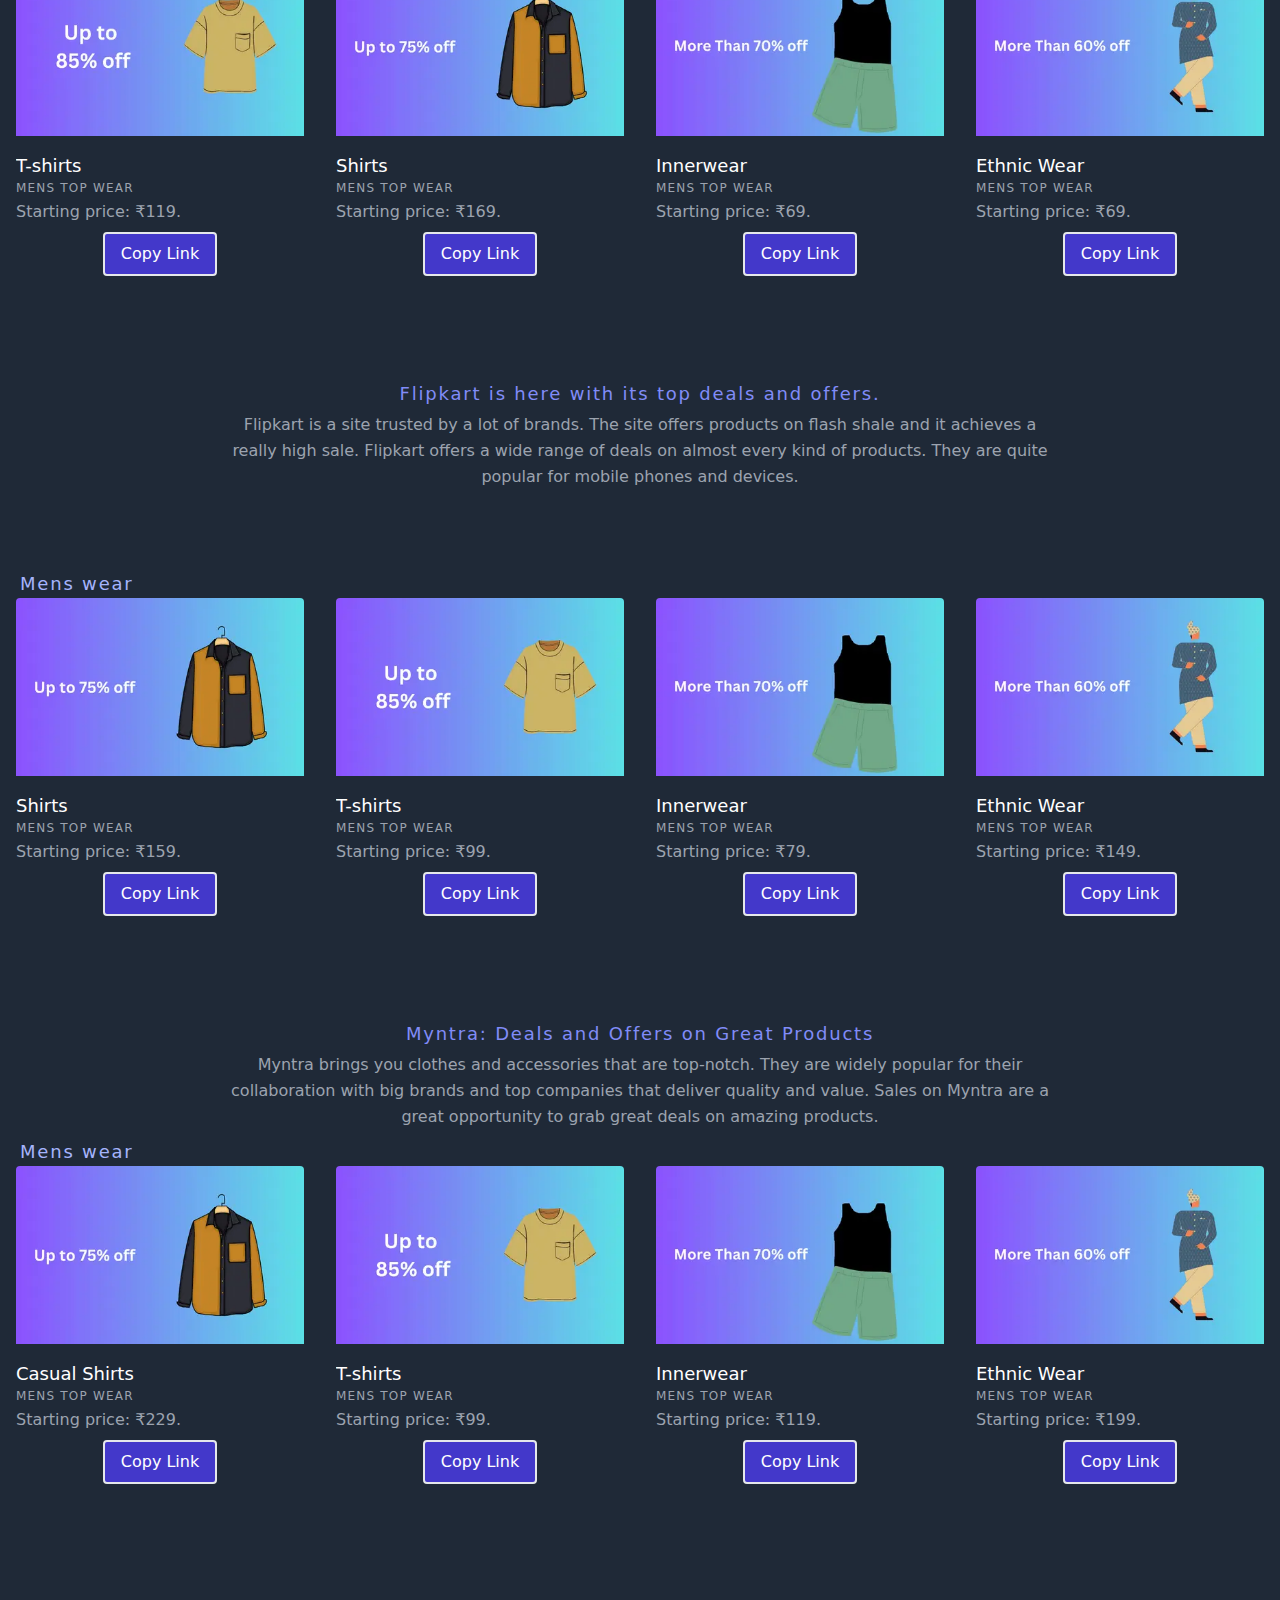
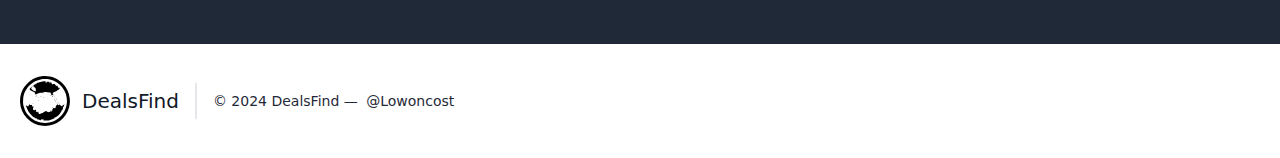
==== commit 6d3c52c7: "Update index.html" ====
--- a/index.html
+++ b/index.html
@@ -26,6 +26,7 @@
         <a href="#ajio" class="mr-5 hover:text-gray-900">Ajio</a>
         <a href="#flipkart" class="mr-5 hover:text-gray-900">Flipkart</a>
         <a href="#myntra" class="mr-5 hover:text-gray-900">Myntra</a>
+        <a href="https://mastiflicks.000webhostapp.com/" class="mr-5 hover:text-gray-900">MastiFlicks</a>
       </nav>
 
     </div>
